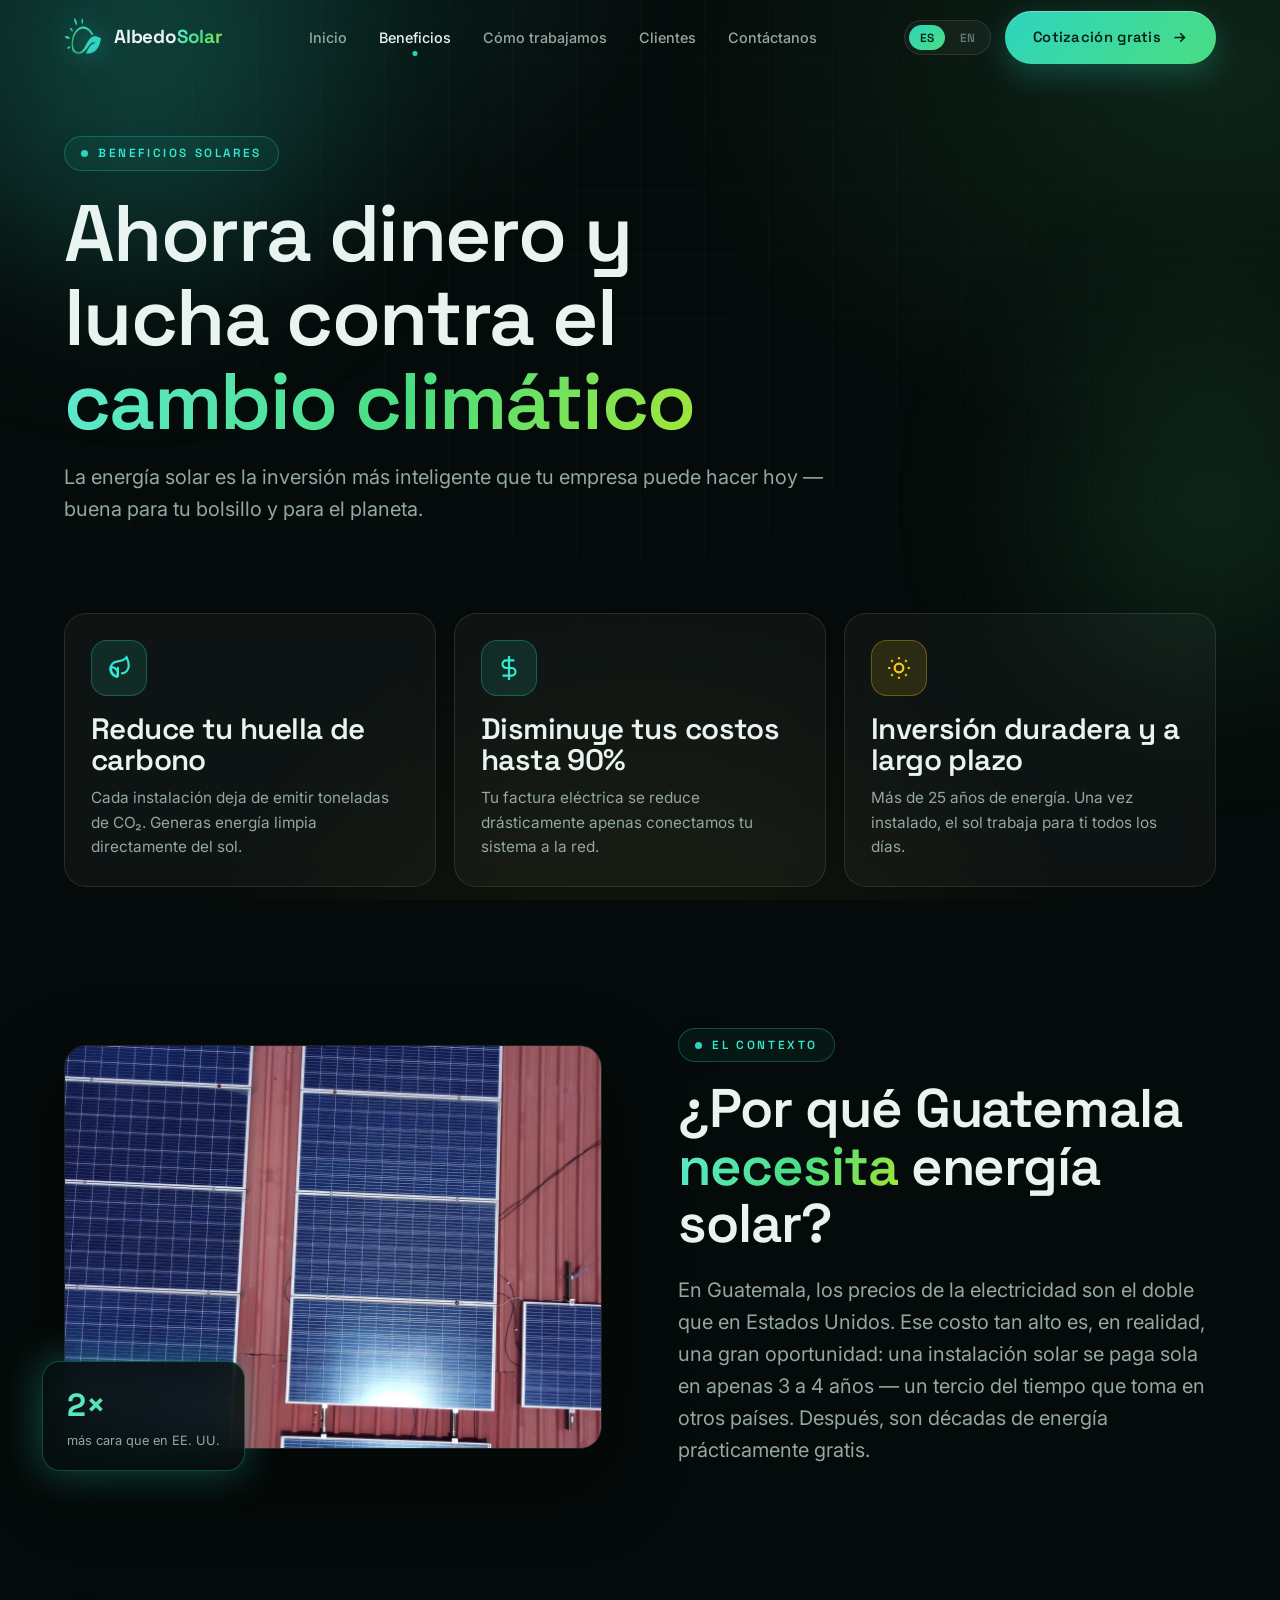
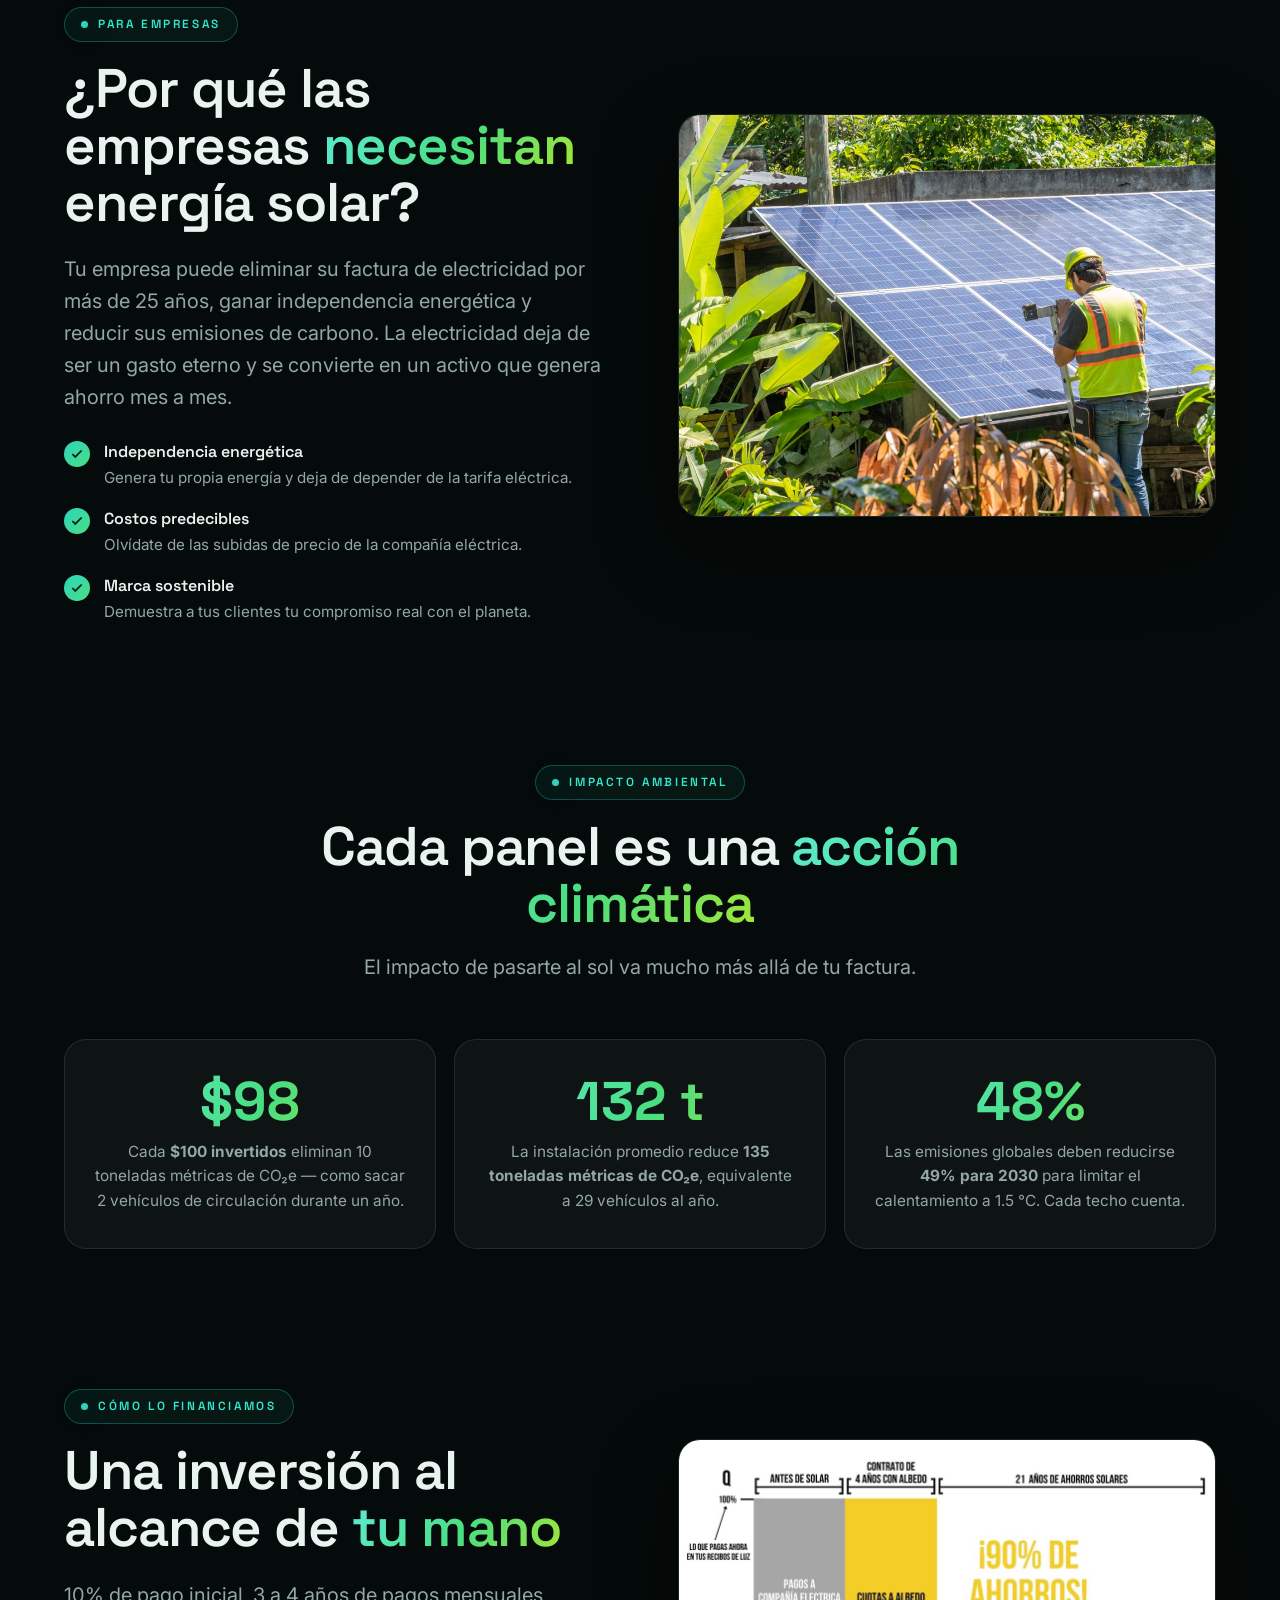
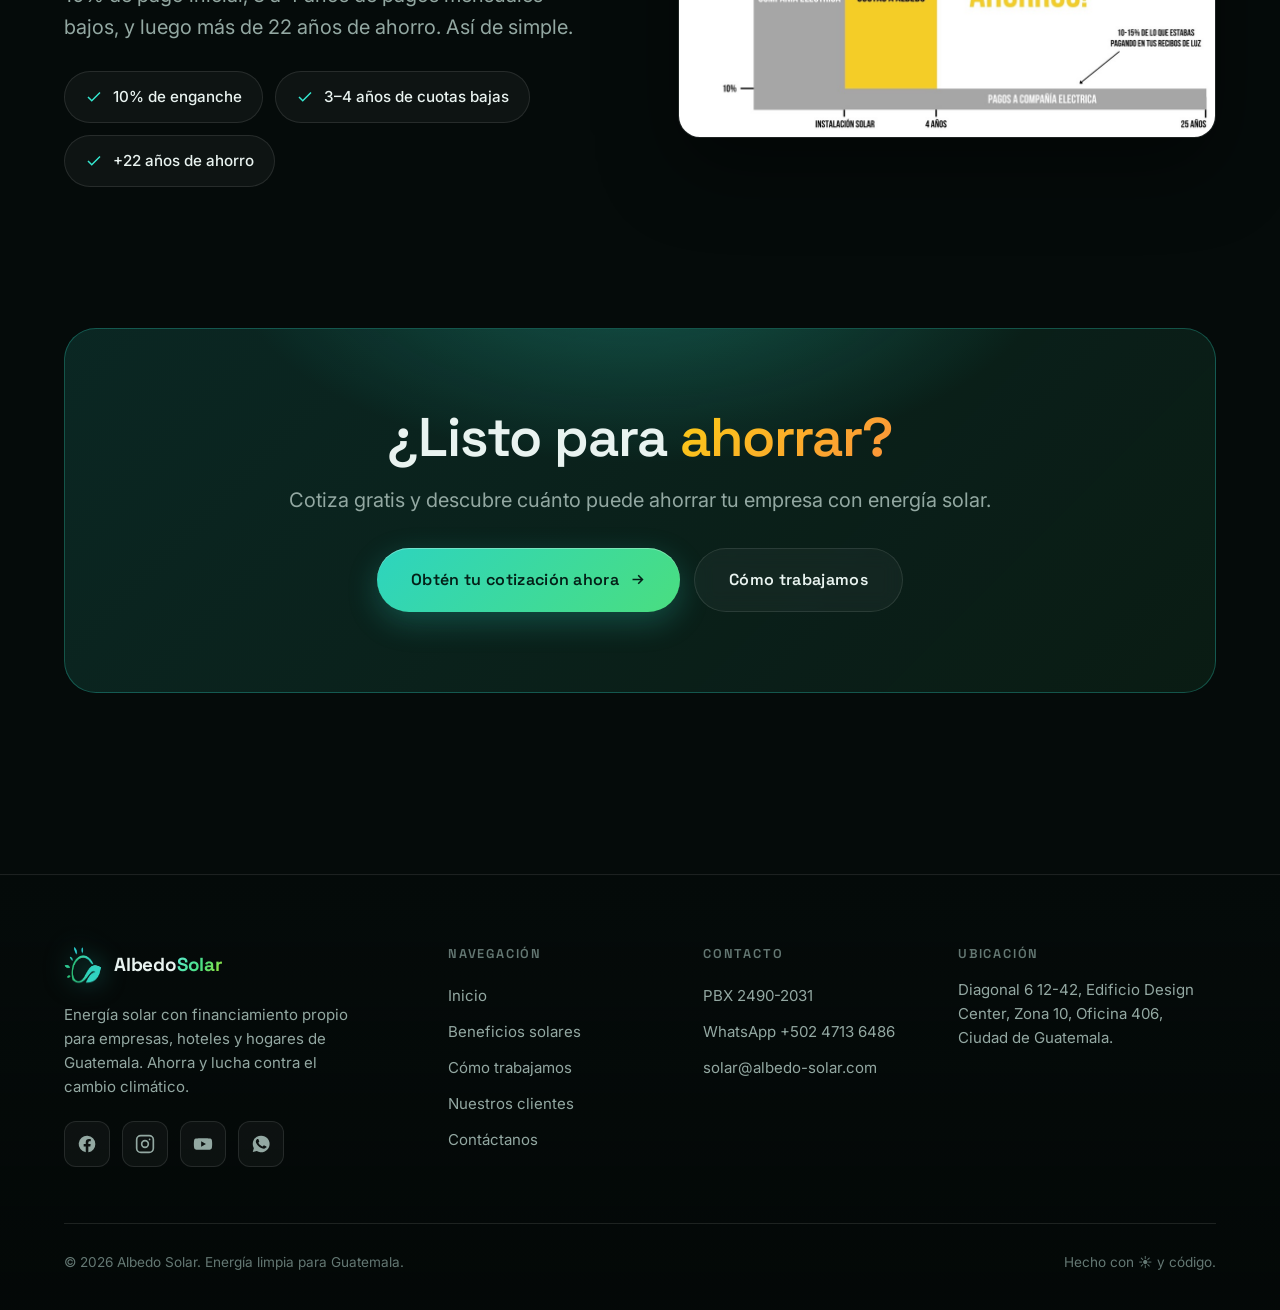
==== beneficios.html @ a76e846f "Albedo Solar — futuristic website remake Full redesign of albedo-solar.com: 5 pages (Inicio, Benefic" ====
<!DOCTYPE html>
<html lang="es">
<head>
<meta charset="UTF-8" />
<meta name="viewport" content="width=device-width, initial-scale=1.0" />
<title>Beneficios de la Energía Solar — Albedo Solar</title>
<meta name="description" content="Ahorra dinero y lucha contra el cambio climático. Descubre por qué Guatemala y las empresas necesitan energía solar: hasta 90% de ahorro y 25+ años de independencia energética." />
<link rel="icon" type="image/png" href="assets/images/green-logo-sun.png" />
<link rel="preconnect" href="https://fonts.googleapis.com">
<link rel="preconnect" href="https://fonts.gstatic.com" crossorigin>
<link rel="stylesheet" href="assets/css/styles.css" />
</head>
<body>

<div class="bg-field"></div>
<div class="aurora aurora--1"></div>
<div class="aurora aurora--2"></div>

<!-- NAV -->
<nav class="nav">
  <div class="wrap">
    <a class="brand" href="index.html"><img src="assets/images/green-logo-sun.png" alt="Albedo Solar" /><span>Albedo<b>Solar</b></span></a>
    <div class="nav-links">
      <a href="index.html">Inicio</a>
      <a href="beneficios.html" class="active">Beneficios</a>
      <a href="como-trabajamos.html">Cómo trabajamos</a>
      <a href="clientes.html">Clientes</a>
      <a href="contacto.html">Contáctanos</a>
    </div>
    <div class="nav-right">
      <div class="lang"><button class="on">ES</button><button>EN</button></div>
      <a href="contacto.html" class="btn btn--primary nav-cta">Cotización gratis
        <svg viewBox="0 0 24 24" fill="none" stroke="currentColor" stroke-width="2.2"><path d="M5 12h14M13 6l6 6-6 6"/></svg></a>
      <button class="burger" aria-label="Menú"><span></span><span></span><span></span></button>
    </div>
  </div>
</nav>
<div class="drawer">
  <a href="index.html">Inicio</a>
  <a href="beneficios.html">Beneficios de la energía solar</a>
  <a href="como-trabajamos.html">Cómo trabajamos</a>
  <a href="clientes.html">Nuestros clientes</a>
  <a href="contacto.html">Contáctanos</a>
  <a href="contacto.html" class="btn btn--primary">Obtén tu cotización ahora</a>
</div>

<!-- PAGE HERO -->
<section class="page-hero">
  <div class="wrap">
    <span class="eyebrow" data-reveal>Beneficios solares</span>
    <h1 data-reveal data-delay="1" style="margin-top:20px;max-width:14ch">Ahorra dinero y lucha contra el <span class="gradient-text">cambio climático</span></h1>
    <p class="lead" data-reveal data-delay="2">La energía solar es la inversión más inteligente que tu empresa puede hacer hoy — buena para tu bolsillo y para el planeta.</p>
  </div>
</section>

<!-- THREE BENEFITS -->
<section class="section-pad" style="padding-top:48px">
  <div class="wrap">
    <div class="bento">
      <div class="card col-2" data-reveal>
        <div class="card-body">
          <div class="icon-badge"><svg viewBox="0 0 24 24" fill="none" stroke="currentColor" stroke-width="2"><path d="M11 20A7 7 0 0 1 9.8 6.1C15.5 5 17 4.5 19 2c1 2 2 4.5 2 8a7 7 0 0 1-7 7"/><path d="M11 20v-9"/><path d="M5 11a8 8 0 0 1 6 5c-.3 1.5-.5 3-1 4-1.5-.5-3-1.5-4-3a6 6 0 0 1-1-6z"/></svg></div>
          <h3>Reduce tu huella de carbono</h3>
          <p>Cada instalación deja de emitir toneladas de CO₂. Generas energía limpia directamente del sol.</p>
        </div>
      </div>
      <div class="card col-2" data-reveal data-delay="1">
        <div class="card-body">
          <div class="icon-badge"><svg viewBox="0 0 24 24" fill="none" stroke="currentColor" stroke-width="2"><path d="M12 1v22M17 5H9.5a3.5 3.5 0 0 0 0 7h5a3.5 3.5 0 0 1 0 7H6"/></svg></div>
          <h3>Disminuye tus costos hasta 90%</h3>
          <p>Tu factura eléctrica se reduce drásticamente apenas conectamos tu sistema a la red.</p>
        </div>
      </div>
      <div class="card col-2" data-reveal data-delay="2">
        <div class="card-body">
          <div class="icon-badge solar"><svg viewBox="0 0 24 24" fill="none" stroke="currentColor" stroke-width="2"><circle cx="12" cy="12" r="4"/><path d="M12 2v2M12 20v2M4.9 4.9l1.4 1.4M17.7 17.7l1.4 1.4M2 12h2M20 12h2M6.3 17.7l-1.4 1.4M19.1 4.9l-1.4 1.4"/></svg></div>
          <h3>Inversión duradera y a largo plazo</h3>
          <p>Más de 25 años de energía. Una vez instalado, el sol trabaja para ti todos los días.</p>
        </div>
      </div>
    </div>
  </div>
</section>

<!-- WHY GUATEMALA -->
<section class="section-pad" style="padding-top:0">
  <div class="wrap">
    <div class="split">
      <div class="split-media" data-reveal>
        <div class="frame"><img src="assets/images/rooftop-panels.jpg" alt="Paneles solares sobre techo en Guatemala" /></div>
        <div class="glow-chip"><div class="big">2×</div><div class="sm">más cara que en EE. UU.</div></div>
      </div>
      <div class="split-content">
        <span class="eyebrow" data-reveal>El contexto</span>
        <h2 data-reveal data-delay="1" style="margin:18px 0 22px">¿Por qué Guatemala <span class="gradient-text">necesita</span> energía solar?</h2>
        <p class="lead" data-reveal data-delay="2">En Guatemala, los precios de la electricidad son el doble que en Estados Unidos. Ese costo tan alto es, en realidad, una gran oportunidad: una instalación solar se paga sola en apenas 3 a 4 años — un tercio del tiempo que toma en otros países. Después, son décadas de energía prácticamente gratis.</p>
      </div>
    </div>
  </div>
</section>

<!-- WHY BUSINESSES -->
<section class="section-pad" style="padding-top:0">
  <div class="wrap">
    <div class="split rev">
      <div class="split-media" data-reveal>
        <div class="frame"><img src="assets/images/technician-screw.jpg" alt="Técnico revisando un inversor solar" /></div>
      </div>
      <div class="split-content">
        <span class="eyebrow" data-reveal>Para empresas</span>
        <h2 data-reveal data-delay="1" style="margin:18px 0 22px">¿Por qué las empresas <span class="gradient-text">necesitan</span> energía solar?</h2>
        <p class="lead" data-reveal data-delay="2">Tu empresa puede eliminar su factura de electricidad por más de 25 años, ganar independencia energética y reducir sus emisiones de carbono. La electricidad deja de ser un gasto eterno y se convierte en un activo que genera ahorro mes a mes.</p>
        <ul class="feature-list">
          <li data-reveal data-delay="2"><span class="tick"><svg viewBox="0 0 24 24" fill="none" stroke="currentColor" stroke-width="3"><path d="M20 6 9 17l-5-5"/></svg></span><div><strong>Independencia energética</strong><span>Genera tu propia energía y deja de depender de la tarifa eléctrica.</span></div></li>
          <li data-reveal data-delay="3"><span class="tick"><svg viewBox="0 0 24 24" fill="none" stroke="currentColor" stroke-width="3"><path d="M20 6 9 17l-5-5"/></svg></span><div><strong>Costos predecibles</strong><span>Olvídate de las subidas de precio de la compañía eléctrica.</span></div></li>
          <li data-reveal data-delay="4"><span class="tick"><svg viewBox="0 0 24 24" fill="none" stroke="currentColor" stroke-width="3"><path d="M20 6 9 17l-5-5"/></svg></span><div><strong>Marca sostenible</strong><span>Demuestra a tus clientes tu compromiso real con el planeta.</span></div></li>
        </ul>
      </div>
    </div>
  </div>
</section>

<!-- ENVIRONMENTAL IMPACT -->
<section class="section-pad" style="padding-top:0">
  <div class="wrap">
    <div class="sec-head center">
      <span class="eyebrow" data-reveal>Impacto ambiental</span>
      <h2 data-reveal data-delay="1">Cada panel es una <span class="gradient-text">acción climática</span></h2>
      <p class="lead" style="margin-inline:auto" data-reveal data-delay="2">El impacto de pasarte al sol va mucho más allá de tu factura.</p>
    </div>
    <div class="impact-grid">
      <div class="impact-card" data-reveal>
        <div class="figure" data-prefix="$" data-count="100">$100</div>
        <p>Cada <strong>$100 invertidos</strong> eliminan 10 toneladas métricas de CO₂e — como sacar 2 vehículos de circulación durante un año.</p>
      </div>
      <div class="impact-card" data-reveal data-delay="1">
        <div class="figure" data-count="135" data-suffix=" t">135 t</div>
        <p>La instalación promedio reduce <strong>135 toneladas métricas de CO₂e</strong>, equivalente a 29 vehículos al año.</p>
      </div>
      <div class="impact-card" data-reveal data-delay="2">
        <div class="figure" data-count="49" data-suffix="%">49%</div>
        <p>Las emisiones globales deben reducirse <strong>49% para 2030</strong> para limitar el calentamiento a 1.5&nbsp;°C. Cada techo cuenta.</p>
      </div>
    </div>
  </div>
</section>

<!-- FINANCING MODEL -->
<section class="section-pad" style="padding-top:0">
  <div class="wrap">
    <div class="split">
      <div class="split-content">
        <span class="eyebrow" data-reveal>Cómo lo financiamos</span>
        <h2 data-reveal data-delay="1" style="margin:18px 0 22px">Una inversión al alcance de <span class="gradient-text">tu mano</span></h2>
        <p class="lead" data-reveal data-delay="2">10% de pago inicial, 3 a 4 años de pagos mensuales bajos, y luego más de 22 años de ahorro. Así de simple.</p>
        <div class="pills" style="margin-top:28px">
          <span class="pill" data-reveal data-delay="2"><svg viewBox="0 0 24 24" fill="none" stroke="currentColor" stroke-width="2"><path d="M20 6 9 17l-5-5"/></svg> 10% de enganche</span>
          <span class="pill" data-reveal data-delay="3"><svg viewBox="0 0 24 24" fill="none" stroke="currentColor" stroke-width="2"><path d="M20 6 9 17l-5-5"/></svg> 3–4 años de cuotas bajas</span>
          <span class="pill" data-reveal data-delay="4"><svg viewBox="0 0 24 24" fill="none" stroke="currentColor" stroke-width="2"><path d="M20 6 9 17l-5-5"/></svg> +22 años de ahorro</span>
        </div>
      </div>
      <div class="split-media" data-reveal data-delay="2">
        <div class="frame"><img src="assets/images/home-esp.jpg" alt="Gráfica de ahorro: 90% tras el contrato con Albedo" style="aspect-ratio:auto;background:#0c1614" /></div>
      </div>
    </div>
  </div>
</section>

<!-- CTA -->
<section class="section-pad cta-band" style="padding-top:0">
  <div class="wrap">
    <div class="cta-box" data-reveal>
      <h2>¿Listo para <span class="solar-text">ahorrar?</span></h2>
      <p class="lead">Cotiza gratis y descubre cuánto puede ahorrar tu empresa con energía solar.</p>
      <div class="hero-actions">
        <a href="contacto.html" class="btn btn--primary btn--lg">Obtén tu cotización ahora
          <svg viewBox="0 0 24 24" fill="none" stroke="currentColor" stroke-width="2.2"><path d="M5 12h14M13 6l6 6-6 6"/></svg></a>
        <a href="como-trabajamos.html" class="btn btn--ghost btn--lg">Cómo trabajamos</a>
      </div>
    </div>
  </div>
</section>

<!-- FOOTER -->
<footer class="footer">
  <div class="wrap">
    <div class="footer-grid">
      <div>
        <a class="brand" href="index.html"><img src="assets/images/green-logo-sun.png" alt="Albedo Solar" /><span>Albedo<b>Solar</b></span></a>
        <p>Energía solar con financiamiento propio para empresas, hoteles y hogares de Guatemala. Ahorra y lucha contra el cambio climático.</p>
        <div class="socials" style="margin-top:22px">
          <a href="https://www.facebook.com/AlbedoSolarGuate" target="_blank" rel="noopener" aria-label="Facebook"><svg viewBox="0 0 24 24" fill="currentColor"><path d="M22 12a10 10 0 1 0-11.5 9.9v-7H8v-2.9h2.5V9.8c0-2.5 1.5-3.9 3.8-3.9 1.1 0 2.2.2 2.2.2v2.5h-1.3c-1.2 0-1.6.8-1.6 1.6v1.9h2.8l-.4 2.9h-2.4v7A10 10 0 0 0 22 12z"/></svg></a>
          <a href="https://www.instagram.com/albedo.solar/" target="_blank" rel="noopener" aria-label="Instagram"><svg viewBox="0 0 24 24" fill="none" stroke="currentColor" stroke-width="2"><rect x="2" y="2" width="20" height="20" rx="5"/><circle cx="12" cy="12" r="4"/><circle cx="17.5" cy="6.5" r="1" fill="currentColor" stroke="none"/></svg></a>
          <a href="https://www.youtube.com/channel/UCZgXfQprkTuDWYLpVCPtGJw" target="_blank" rel="noopener" aria-label="YouTube"><svg viewBox="0 0 24 24" fill="currentColor"><path d="M23 12s0-3.2-.4-4.7a2.5 2.5 0 0 0-1.8-1.8C19.2 5 12 5 12 5s-7.2 0-8.8.5A2.5 2.5 0 0 0 1.4 7.3 26 26 0 0 0 1 12a26 26 0 0 0 .4 4.7 2.5 2.5 0 0 0 1.8 1.8C4.8 19 12 19 12 19s7.2 0 8.8-.5a2.5 2.5 0 0 0 1.8-1.8C23 15.2 23 12 23 12zM9.8 15.3V8.7l5.7 3.3z"/></svg></a>
          <a href="https://wa.me/50247136486" target="_blank" rel="noopener" aria-label="WhatsApp"><svg viewBox="0 0 24 24" fill="currentColor"><path d="M12 2a10 10 0 0 0-8.6 15l-1.3 4.7 4.8-1.3A10 10 0 1 0 12 2zm5.8 14.2c-.2.7-1.4 1.3-2 1.4-.5.1-1.2.1-1.9-.1-.4-.1-1-.3-1.7-.6-3-1.3-5-4.4-5.1-4.6-.2-.2-1.3-1.7-1.3-3.2s.8-2.3 1.1-2.6c.3-.3.6-.4.8-.4h.6c.2 0 .4 0 .7.5l.8 2c.1.2.1.4 0 .6l-.4.5-.3.4c-.2.2-.4.4-.2.7.2.4.9 1.5 2 2.4 1.3 1.2 2.4 1.5 2.7 1.7.3.1.5.1.7-.1l.9-1c.2-.3.4-.2.7-.1l2 .9c.3.2.5.2.6.4.1.1.1.7-.2 1.4z"/></svg></a>
        </div>
      </div>
      <div class="footer-col">
        <h4>Navegación</h4>
        <a href="index.html">Inicio</a>
        <a href="beneficios.html">Beneficios solares</a>
        <a href="como-trabajamos.html">Cómo trabajamos</a>
        <a href="clientes.html">Nuestros clientes</a>
        <a href="contacto.html">Contáctanos</a>
      </div>
      <div class="footer-col">
        <h4>Contacto</h4>
        <a href="tel:+50224902031">PBX 2490-2031</a>
        <a href="https://wa.me/50247136486" target="_blank" rel="noopener">WhatsApp +502 4713 6486</a>
        <a href="mailto:solar@albedo-solar.com">solar@albedo-solar.com</a>
      </div>
      <div class="footer-col">
        <h4>Ubicación</h4>
        <p style="color:var(--muted);font-size:.94rem">Diagonal 6 12-42, Edificio Design Center, Zona 10, Oficina 406, Ciudad de Guatemala.</p>
      </div>
    </div>
    <div class="footer-bottom">
      <span>© <span data-year>2026</span> Albedo Solar. Energía limpia para Guatemala.</span>
      <span>Hecho con ☀ y código.</span>
    </div>
  </div>
</footer>

<script src="assets/js/main.js"></script>
</body>
</html>
---- assets/css/styles.css ----
/* ==========================================================================
   ALBEDO SOLAR — Futuristic Remake
   Design system: dark, glassmorphic, solar-gradient, Guatemala-grown.
   ========================================================================== */

/* ----------  Fonts  ---------- */
@import url('https://fonts.googleapis.com/css2?family=Space+Grotesk:wght@400;500;600;700&family=Inter:wght@300;400;500;600;700&display=swap');

/* ----------  Tokens  ---------- */
:root {
  /* Brand */
  --teal:        #2dd4bf;
  --teal-bright: #34e7cf;
  --green:       #4ade80;
  --green-deep:  #16a34a;
  --solar:       #facc15;   /* sun / savings yellow */
  --solar-warm:  #fbbf24;

  /* Surfaces */
  --bg:          #050b0a;
  --bg-2:        #07110f;
  --ink:         #030706;
  --glass:       rgba(255, 255, 255, 0.04);
  --glass-2:     rgba(255, 255, 255, 0.06);
  --stroke:      rgba(255, 255, 255, 0.10);
  --stroke-2:    rgba(45, 212, 191, 0.30);

  /* Text */
  --text:        #e9f3f0;
  --muted:       #93a8a2;
  --muted-2:     #647873;

  /* Gradients */
  --grad-brand:  linear-gradient(135deg, #2dd4bf 0%, #4ade80 100%);
  --grad-solar:  linear-gradient(135deg, #facc15 0%, #fb923c 100%);
  --grad-text:   linear-gradient(120deg, #5eead4 0%, #4ade80 55%, #a3e635 100%);

  /* Glow */
  --glow-teal:   0 0 40px rgba(45, 212, 191, 0.35);
  --glow-green:  0 0 50px rgba(74, 222, 128, 0.25);

  /* Geometry */
  --radius:      22px;
  --radius-sm:   14px;
  --maxw:        1200px;
  --nav-h:       76px;

  --ease:        cubic-bezier(0.22, 1, 0.36, 1);

  --font-display: 'Space Grotesk', system-ui, sans-serif;
  --font-body:    'Inter', system-ui, -apple-system, sans-serif;
}

/* ----------  Reset  ---------- */
*, *::before, *::after { box-sizing: border-box; margin: 0; padding: 0; }

html { scroll-behavior: smooth; -webkit-text-size-adjust: 100%; }

body {
  font-family: var(--font-body);
  background: var(--bg);
  color: var(--text);
  line-height: 1.6;
  overflow-x: hidden;
  -webkit-font-smoothing: antialiased;
  text-rendering: optimizeLegibility;
}

img { max-width: 100%; display: block; }
a { color: inherit; text-decoration: none; }
button { font-family: inherit; cursor: pointer; border: none; background: none; color: inherit; }
ul { list-style: none; }
::selection { background: rgba(45, 212, 191, 0.3); color: #fff; }

/* ----------  Ambient background  ---------- */
.bg-field {
  position: fixed; inset: 0; z-index: -2; overflow: hidden;
  background:
    radial-gradient(900px 600px at 12% -5%, rgba(45,212,191,0.16), transparent 60%),
    radial-gradient(1000px 700px at 95% 8%, rgba(74,222,128,0.12), transparent 55%),
    radial-gradient(800px 800px at 50% 120%, rgba(250,204,21,0.07), transparent 60%),
    var(--bg);
}
.bg-field::before {
  content: ""; position: absolute; inset: -50%;
  background-image:
    linear-gradient(rgba(255,255,255,0.025) 1px, transparent 1px),
    linear-gradient(90deg, rgba(255,255,255,0.025) 1px, transparent 1px);
  background-size: 64px 64px;
  mask-image: radial-gradient(circle at 50% 40%, #000 0%, transparent 70%);
  -webkit-mask-image: radial-gradient(circle at 50% 40%, #000 0%, transparent 70%);
}
/* topographic texture from original brand */
.bg-field::after {
  content: ""; position: absolute; inset: 0;
  background: url('../images/topgraphic-20-edit.png');
  background-size: 520px;
  opacity: 0.025;
  mix-blend-mode: screen;
}
.aurora {
  position: fixed; z-index: -1; border-radius: 50%; filter: blur(80px);
  opacity: 0.5; pointer-events: none; will-change: transform;
}
.aurora--1 { width: 520px; height: 520px; top: -160px; left: -120px;
  background: radial-gradient(circle, rgba(45,212,191,0.5), transparent 70%);
  animation: drift1 22s ease-in-out infinite; }
.aurora--2 { width: 460px; height: 460px; top: 30%; right: -160px;
  background: radial-gradient(circle, rgba(74,222,128,0.4), transparent 70%);
  animation: drift2 26s ease-in-out infinite; }
@keyframes drift1 { 50% { transform: translate(80px, 60px) scale(1.15); } }
@keyframes drift2 { 50% { transform: translate(-70px, -50px) scale(1.1); } }

/* ----------  Layout helpers  ---------- */
.wrap { width: 100%; max-width: var(--maxw); margin: 0 auto; padding: 0 24px; }
section { position: relative; }
.section-pad { padding: clamp(72px, 11vw, 150px) 0; }

.eyebrow {
  display: inline-flex; align-items: center; gap: 10px;
  font-family: var(--font-display); font-size: 0.74rem; font-weight: 600;
  letter-spacing: 0.22em; text-transform: uppercase; color: var(--teal-bright);
  padding: 7px 16px; border: 1px solid var(--stroke-2);
  border-radius: 100px; background: rgba(45,212,191,0.06);
}
.eyebrow::before {
  content: ""; width: 7px; height: 7px; border-radius: 50%;
  background: var(--teal); box-shadow: var(--glow-teal);
}

h1, h2, h3, h4 { font-family: var(--font-display); font-weight: 600; line-height: 1.05; letter-spacing: -0.02em; }
h1 { font-size: clamp(2.6rem, 6.5vw, 5rem); }
h2 { font-size: clamp(2rem, 4.5vw, 3.4rem); }
h3 { font-size: clamp(1.3rem, 2.4vw, 1.85rem); }

.gradient-text {
  background: var(--grad-text); -webkit-background-clip: text; background-clip: text;
  -webkit-text-fill-color: transparent; color: transparent;
}
.solar-text {
  background: var(--grad-solar); -webkit-background-clip: text; background-clip: text;
  -webkit-text-fill-color: transparent;
}
.lead { font-size: clamp(1.05rem, 1.6vw, 1.25rem); color: var(--muted); max-width: 60ch; }

/* ----------  Buttons  ---------- */
.btn {
  display: inline-flex; align-items: center; gap: 10px; position: relative;
  font-family: var(--font-display); font-weight: 600; font-size: 0.92rem;
  letter-spacing: 0.02em; padding: 15px 28px; border-radius: 100px;
  transition: transform .35s var(--ease), box-shadow .35s var(--ease), background .3s;
  white-space: nowrap; overflow: hidden;
}
.btn svg { width: 17px; height: 17px; transition: transform .35s var(--ease); }
.btn:hover { transform: translateY(-3px); }
.btn:hover svg { transform: translateX(4px); }

.btn--primary {
  background: var(--grad-brand); color: #042018;
  box-shadow: 0 10px 30px rgba(45,212,191,0.25), inset 0 1px 0 rgba(255,255,255,0.3);
}
.btn--primary:hover { box-shadow: 0 16px 44px rgba(45,212,191,0.45); }
.btn--solar { background: var(--grad-solar); color: #281c00;
  box-shadow: 0 10px 30px rgba(250,204,21,0.25); }
.btn--solar:hover { box-shadow: 0 16px 44px rgba(250,204,21,0.45); }
.btn--ghost {
  background: var(--glass); color: var(--text);
  border: 1px solid var(--stroke); backdrop-filter: blur(10px);
}
.btn--ghost:hover { background: var(--glass-2); border-color: var(--stroke-2); }
.btn--lg { padding: 18px 34px; font-size: 1rem; }

/* ----------  Navigation  ---------- */
.nav {
  position: fixed; top: 0; left: 0; right: 0; z-index: 100; height: var(--nav-h);
  display: flex; align-items: center;
  transition: background .4s var(--ease), border-color .4s, backdrop-filter .4s;
  border-bottom: 1px solid transparent;
}
.nav.scrolled {
  background: rgba(5,11,10,0.72); backdrop-filter: blur(16px) saturate(140%);
  border-bottom-color: var(--stroke);
}
.nav .wrap { display: flex; align-items: center; justify-content: space-between; gap: 24px; }
.brand { display: flex; align-items: center; gap: 12px; font-family: var(--font-display); font-weight: 700; font-size: 1.18rem; letter-spacing: -0.01em; }
.brand img { width: 38px; height: 38px; filter: drop-shadow(0 0 12px rgba(45,212,191,0.5)); }
.brand span { color: var(--text); }
.brand b { font-weight: 700; background: var(--grad-text); -webkit-background-clip: text; background-clip: text; -webkit-text-fill-color: transparent; }

.nav-links { display: flex; align-items: center; gap: 4px; }
.nav-links a {
  font-size: 0.9rem; color: var(--muted); padding: 9px 14px; border-radius: 100px;
  font-weight: 500; transition: color .25s, background .25s; position: relative;
}
.nav-links a:hover { color: var(--text); }
.nav-links a.active { color: var(--text); }
.nav-links a.active::after {
  content: ""; position: absolute; bottom: 2px; left: 50%; transform: translateX(-50%);
  width: 5px; height: 5px; border-radius: 50%; background: var(--teal); box-shadow: var(--glow-teal);
}
.nav-right { display: flex; align-items: center; gap: 14px; }

.lang {
  display: flex; align-items: center; gap: 4px; padding: 4px;
  border: 1px solid var(--stroke); border-radius: 100px; background: var(--glass);
}
.lang button { font-family: var(--font-display); font-size: 0.74rem; font-weight: 600; padding: 5px 11px; border-radius: 100px; color: var(--muted-2); transition: .25s; }
.lang button.on { background: var(--grad-brand); color: #042018; }

.nav-cta { display: inline-flex; }
.burger { display: none; width: 44px; height: 44px; border-radius: 12px; background: var(--glass); border: 1px solid var(--stroke); position: relative; }
.burger span { position: absolute; left: 12px; right: 12px; height: 2px; background: var(--text); border-radius: 2px; transition: .3s var(--ease); }
.burger span:nth-child(1) { top: 16px; } .burger span:nth-child(2) { top: 21px; } .burger span:nth-child(3) { top: 26px; }
.burger.open span:nth-child(1) { top: 21px; transform: rotate(45deg); }
.burger.open span:nth-child(2) { opacity: 0; }
.burger.open span:nth-child(3) { top: 21px; transform: rotate(-45deg); }

/* mobile drawer */
.drawer {
  position: fixed; inset: var(--nav-h) 0 0 0; z-index: 99;
  background: rgba(5,11,10,0.96); backdrop-filter: blur(20px);
  transform: translateX(100%); transition: transform .4s var(--ease);
  display: flex; flex-direction: column; padding: 32px 24px; gap: 6px;
}
.drawer.open { transform: translateX(0); }
.drawer a { font-family: var(--font-display); font-size: 1.5rem; padding: 16px 0; border-bottom: 1px solid var(--stroke); color: var(--text); }
.drawer .btn { margin-top: 24px; justify-content: center; }

/* ----------  Hero  ---------- */
.hero { min-height: 100svh; display: flex; align-items: center; position: relative; overflow: hidden; padding-top: var(--nav-h); }
.hero-bg { position: absolute; inset: 0; z-index: 0; }
.hero-bg img { width: 100%; height: 100%; object-fit: cover; transform: scale(1.08); }
.hero-bg::after {
  content: ""; position: absolute; inset: 0;
  background:
    linear-gradient(to right, rgba(5,11,10,0.94) 0%, rgba(5,11,10,0.7) 45%, rgba(5,11,10,0.35) 100%),
    linear-gradient(to top, var(--bg) 2%, transparent 45%);
}
.hero .wrap { position: relative; z-index: 2; }
.hero-inner { max-width: 760px; }
.hero h1 { margin: 22px 0 24px; }
.hero .lead { margin-bottom: 38px; font-size: clamp(1.1rem, 1.7vw, 1.35rem); }
.hero-actions { display: flex; flex-wrap: wrap; gap: 14px; }

/* floating sun orb */
.sun-orb {
  position: absolute; z-index: 1; top: 18%; right: 6%;
  width: clamp(160px, 22vw, 320px); aspect-ratio: 1; border-radius: 50%;
  background: radial-gradient(circle at 35% 30%, #fde68a, #facc15 40%, #f59e0b 75%);
  box-shadow: 0 0 80px rgba(250,204,21,0.5), 0 0 160px rgba(250,204,21,0.25);
  animation: float 9s ease-in-out infinite;
}
.sun-orb::before, .sun-orb::after {
  content: ""; position: absolute; inset: -22%; border-radius: 50%;
  border: 1px solid rgba(250,204,21,0.35);
}
.sun-orb::after { inset: -40%; border-color: rgba(250,204,21,0.18); }
@keyframes float { 50% { transform: translateY(-22px); } }

/* ----------  Stats  ---------- */
.stat-row { display: grid; grid-template-columns: repeat(3, 1fr); gap: 18px; }
.stat {
  padding: 26px; border-radius: var(--radius); background: var(--glass);
  border: 1px solid var(--stroke); backdrop-filter: blur(10px); position: relative; overflow: hidden;
}
.stat::before { content: ""; position: absolute; top: 0; left: 0; width: 100%; height: 2px; background: var(--grad-brand); opacity: .8; }
.stat .num { font-family: var(--font-display); font-weight: 700; font-size: clamp(2.2rem, 4vw, 3rem); line-height: 1; background: var(--grad-text); -webkit-background-clip: text; background-clip: text; -webkit-text-fill-color: transparent; }
.stat .num.solar { background: var(--grad-solar); -webkit-background-clip: text; background-clip: text; -webkit-text-fill-color: transparent; }
.stat .label { margin-top: 10px; color: var(--muted); font-size: 0.95rem; }

/* ----------  Cards / glass  ---------- */
.card {
  background: var(--glass); border: 1px solid var(--stroke); border-radius: var(--radius);
  backdrop-filter: blur(12px); overflow: hidden; position: relative;
  transition: transform .4s var(--ease), border-color .4s, box-shadow .4s;
}
.card:hover { transform: translateY(-6px); border-color: var(--stroke-2); box-shadow: 0 24px 60px rgba(0,0,0,0.4), var(--glow-teal); }
.card-media { aspect-ratio: 16/11; overflow: hidden; }
.card-media img { width: 100%; height: 100%; object-fit: cover; transition: transform .7s var(--ease); }
.card:hover .card-media img { transform: scale(1.06); }
.card-body { padding: 26px; }
.card-body h3 { margin-bottom: 10px; }
.card-body p { color: var(--muted); font-size: 0.96rem; }

.icon-badge {
  width: 56px; height: 56px; border-radius: 16px; display: grid; place-items: center;
  background: rgba(45,212,191,0.12); border: 1px solid var(--stroke-2); color: var(--teal-bright);
  margin-bottom: 18px;
}
.icon-badge svg { width: 26px; height: 26px; }
.icon-badge.solar { background: rgba(250,204,21,0.12); border-color: rgba(250,204,21,0.3); color: var(--solar); }

/* section headers */
.sec-head { max-width: 720px; margin-bottom: 56px; }
.sec-head.center { margin-inline: auto; text-align: center; }
.sec-head h2 { margin: 18px 0; }

/* ----------  Bento grid  ---------- */
.bento { display: grid; grid-template-columns: repeat(6, 1fr); gap: 18px; }
.bento > * { grid-column: span 2; }
.col-3 { grid-column: span 3 !important; }
.col-4 { grid-column: span 4 !important; }
.col-6 { grid-column: span 6 !important; }

/* ----------  Split feature  ---------- */
.split { display: grid; grid-template-columns: 1fr 1fr; gap: clamp(32px, 6vw, 80px); align-items: center; }
.split.rev .split-media { order: 2; }
.split-media { position: relative; }
.split-media .frame {
  border-radius: var(--radius); overflow: hidden; border: 1px solid var(--stroke);
  box-shadow: 0 30px 80px rgba(0,0,0,0.45);
}
.split-media .frame img { width: 100%; aspect-ratio: 4/3; object-fit: cover; }
.split-media .glow-chip {
  position: absolute; bottom: -22px; left: -22px; padding: 18px 24px; border-radius: 18px;
  background: rgba(7,17,15,0.85); border: 1px solid var(--stroke-2); backdrop-filter: blur(14px);
  box-shadow: var(--glow-teal);
}
.glow-chip .big { font-family: var(--font-display); font-weight: 700; font-size: 2rem; background: var(--grad-text); -webkit-background-clip: text; background-clip: text; -webkit-text-fill-color: transparent; }
.glow-chip .sm { font-size: 0.8rem; color: var(--muted); }

.feature-list { display: grid; gap: 16px; margin-top: 26px; }
.feature-list li { display: flex; gap: 14px; align-items: flex-start; }
.feature-list .tick {
  flex: none; width: 26px; height: 26px; border-radius: 50%; display: grid; place-items: center; margin-top: 2px;
  background: var(--grad-brand); color: #042018;
}
.feature-list .tick svg { width: 14px; height: 14px; }
.feature-list strong { display: block; font-family: var(--font-display); font-weight: 600; }
.feature-list span { color: var(--muted); font-size: 0.95rem; }

/* ----------  Process timeline  ---------- */
.timeline { position: relative; display: grid; gap: 22px; }
.timeline::before { content: ""; position: absolute; left: 27px; top: 30px; bottom: 30px; width: 2px; background: linear-gradient(var(--teal), var(--green), transparent); opacity: .4; }
.step { display: grid; grid-template-columns: 56px 1fr; gap: 24px; align-items: start; position: relative; }
.step-num {
  width: 56px; height: 56px; border-radius: 50%; display: grid; place-items: center;
  font-family: var(--font-display); font-weight: 700; font-size: 1.2rem; color: #042018;
  background: var(--grad-brand); box-shadow: var(--glow-teal); position: relative; z-index: 2;
}
.step-card { background: var(--glass); border: 1px solid var(--stroke); border-radius: var(--radius); padding: 24px 26px; backdrop-filter: blur(10px); flex: 1; }
.step-card h3 { font-size: 1.25rem; margin-bottom: 8px; }
.step-card p { color: var(--muted); }

/* ----------  Pills row  ---------- */
.pills { display: flex; flex-wrap: wrap; gap: 12px; }
.pill {
  display: inline-flex; align-items: center; gap: 10px; padding: 13px 20px; border-radius: 100px;
  background: var(--glass); border: 1px solid var(--stroke); font-weight: 500; font-size: 0.95rem;
  transition: .3s var(--ease);
}
.pill:hover { border-color: var(--stroke-2); transform: translateY(-3px); }
.pill svg { width: 18px; height: 18px; color: var(--teal-bright); }

/* ----------  CO2 / impact stat band  ---------- */
.impact-grid { display: grid; grid-template-columns: repeat(3, 1fr); gap: 18px; }
.impact-card { padding: 34px 28px; border-radius: var(--radius); background: var(--glass); border: 1px solid var(--stroke); text-align: center; }
.impact-card .figure { font-family: var(--font-display); font-weight: 700; font-size: clamp(2.4rem, 5vw, 3.4rem); line-height: 1; background: var(--grad-text); -webkit-background-clip: text; background-clip: text; -webkit-text-fill-color: transparent; }
.impact-card p { color: var(--muted); margin-top: 12px; font-size: 0.96rem; }

/* ----------  Video  ---------- */
.video-wrap { position: relative; border-radius: var(--radius); overflow: hidden; border: 1px solid var(--stroke); box-shadow: 0 30px 80px rgba(0,0,0,0.5); }
.video-wrap .poster { width: 100%; aspect-ratio: 16/9; object-fit: cover; }
.video-wrap iframe { width: 100%; aspect-ratio: 16/9; display: block; border: 0; }
.play-btn {
  position: absolute; inset: 0; display: grid; place-items: center;
  background: linear-gradient(rgba(5,11,10,0.1), rgba(5,11,10,0.5));
}
.play-btn .ring {
  width: 86px; height: 86px; border-radius: 50%; display: grid; place-items: center;
  background: rgba(255,255,255,0.12); backdrop-filter: blur(8px); border: 1px solid rgba(255,255,255,0.3);
  transition: transform .35s var(--ease), background .3s;
}
.play-btn:hover .ring { transform: scale(1.08); background: var(--grad-brand); }
.play-btn .ring svg { width: 30px; height: 30px; color: #fff; margin-left: 4px; }
.play-btn:hover .ring svg { color: #042018; }

/* ----------  Before / After slider  ---------- */
.ba {
  position: relative; border-radius: var(--radius); overflow: hidden; border: 1px solid var(--stroke);
  aspect-ratio: 16/10; user-select: none; box-shadow: 0 30px 80px rgba(0,0,0,0.45);
}
.ba img { position: absolute; inset: 0; width: 100%; height: 100%; object-fit: cover; }
.ba .after { clip-path: inset(0 0 0 50%); }
.ba .ba-label { position: absolute; top: 18px; padding: 7px 14px; border-radius: 100px; font-family: var(--font-display); font-size: 0.72rem; font-weight: 600; letter-spacing: .12em; backdrop-filter: blur(8px); }
.ba .ba-label.l { left: 18px; background: rgba(0,0,0,0.5); border: 1px solid var(--stroke); }
.ba .ba-label.r { right: 18px; background: rgba(45,212,191,0.2); border: 1px solid var(--stroke-2); color: var(--teal-bright); }
.ba-handle { position: absolute; top: 0; bottom: 0; left: 50%; width: 3px; background: var(--grad-brand); transform: translateX(-50%); box-shadow: var(--glow-teal); }
.ba-handle::after {
  content: ""; position: absolute; top: 50%; left: 50%; transform: translate(-50%,-50%);
  width: 46px; height: 46px; border-radius: 50%; background: rgba(7,17,15,0.9); border: 2px solid var(--teal);
  box-shadow: var(--glow-teal);
}
.ba-handle::before {
  content: "‹ ›"; position: absolute; top: 50%; left: 50%; transform: translate(-50%,-50%);
  z-index: 2; font-size: 1.1rem; color: var(--teal-bright); letter-spacing: 2px;
}
.ba input { position: absolute; inset: 0; width: 100%; height: 100%; opacity: 0; cursor: ew-resize; margin: 0; }

/* ----------  CTA band  ---------- */
.cta-band { position: relative; overflow: hidden; }
.cta-box {
  border-radius: 32px; padding: clamp(40px, 7vw, 80px); text-align: center; position: relative; overflow: hidden;
  background: linear-gradient(135deg, rgba(45,212,191,0.14), rgba(74,222,128,0.08));
  border: 1px solid var(--stroke-2);
}
.cta-box::before {
  content: ""; position: absolute; inset: 0; z-index: -1;
  background: radial-gradient(600px 300px at 50% -20%, rgba(45,212,191,0.3), transparent 70%);
}
.cta-box h2 { margin-bottom: 18px; }
.cta-box .lead { margin: 0 auto 32px; }
.cta-box .hero-actions { justify-content: center; }

/* ----------  Marquee  ---------- */
.marquee { overflow: hidden; -webkit-mask-image: linear-gradient(90deg, transparent, #000 12%, #000 88%, transparent); mask-image: linear-gradient(90deg, transparent, #000 12%, #000 88%, transparent); }
.marquee-track { display: flex; gap: 56px; width: max-content; animation: scrollx 28s linear infinite; }
.marquee-track span { font-family: var(--font-display); font-size: clamp(1.4rem, 3vw, 2.2rem); font-weight: 600; color: rgba(255,255,255,0.10); white-space: nowrap; display: inline-flex; align-items: center; gap: 56px; }
.marquee-track span::after { content: "✦"; color: var(--teal); opacity: .5; }
@keyframes scrollx { to { transform: translateX(-50%); } }

/* ----------  Forms  ---------- */
.form-grid { display: grid; grid-template-columns: 1fr 1fr; gap: 18px; }
.field { display: flex; flex-direction: column; gap: 8px; }
.field.full { grid-column: 1 / -1; }
.field label { font-family: var(--font-display); font-size: 0.82rem; font-weight: 500; color: var(--muted); letter-spacing: .02em; }
.field input, .field textarea {
  background: var(--glass); border: 1px solid var(--stroke); border-radius: 14px; padding: 15px 18px;
  color: var(--text); font-family: inherit; font-size: 0.98rem; transition: border-color .25s, box-shadow .25s, background .25s;
}
.field input::placeholder, .field textarea::placeholder { color: var(--muted-2); }
.field input:focus, .field textarea:focus { outline: none; border-color: var(--teal); box-shadow: 0 0 0 3px rgba(45,212,191,0.15); background: var(--glass-2); }
.field textarea { resize: vertical; min-height: 130px; }

/* ----------  Contact tiles  ---------- */
.contact-tiles { display: grid; gap: 14px; }
.ct {
  display: flex; gap: 16px; align-items: flex-start; padding: 20px 22px; border-radius: var(--radius-sm);
  background: var(--glass); border: 1px solid var(--stroke); transition: .3s var(--ease);
}
.ct:hover { border-color: var(--stroke-2); transform: translateX(4px); }
.ct .ico { flex: none; width: 46px; height: 46px; border-radius: 12px; display: grid; place-items: center; background: rgba(45,212,191,0.12); color: var(--teal-bright); border: 1px solid var(--stroke-2); }
.ct .ico svg { width: 20px; height: 20px; }
.ct .k { font-family: var(--font-display); font-size: 0.78rem; letter-spacing: .12em; text-transform: uppercase; color: var(--muted-2); }
.ct .v { font-weight: 500; margin-top: 2px; }

.socials { display: flex; gap: 12px; }
.socials a { width: 46px; height: 46px; border-radius: 12px; display: grid; place-items: center; background: var(--glass); border: 1px solid var(--stroke); color: var(--muted); transition: .3s var(--ease); }
.socials a:hover { color: var(--text); border-color: var(--stroke-2); transform: translateY(-3px); background: var(--glass-2); }
.socials svg { width: 20px; height: 20px; }

/* ----------  Footer  ---------- */
.footer { border-top: 1px solid var(--stroke); padding: 72px 0 36px; margin-top: 40px; background: linear-gradient(to bottom, transparent, rgba(3,7,6,0.6)); }
.footer-grid { display: grid; grid-template-columns: 1.6fr 1fr 1fr 1.2fr; gap: 40px; }
.footer .brand { margin-bottom: 18px; }
.footer p { color: var(--muted); font-size: 0.94rem; max-width: 34ch; }
.footer h4 { font-size: 0.8rem; letter-spacing: .14em; text-transform: uppercase; color: var(--muted-2); margin-bottom: 18px; font-weight: 600; }
.footer-col a { display: block; color: var(--muted); font-size: 0.94rem; padding: 6px 0; transition: color .25s, padding .25s; }
.footer-col a:hover { color: var(--teal-bright); padding-left: 6px; }
.footer-bottom { display: flex; justify-content: space-between; align-items: center; flex-wrap: wrap; gap: 16px; margin-top: 56px; padding-top: 28px; border-top: 1px solid var(--stroke); color: var(--muted-2); font-size: 0.85rem; }

/* ----------  Reveal animations  ---------- */
[data-reveal] { opacity: 0; transform: translateY(28px); transition: opacity .8s var(--ease), transform .8s var(--ease); }
[data-reveal].in { opacity: 1; transform: none; }
[data-reveal][data-delay="1"] { transition-delay: .08s; }
[data-reveal][data-delay="2"] { transition-delay: .16s; }
[data-reveal][data-delay="3"] { transition-delay: .24s; }
[data-reveal][data-delay="4"] { transition-delay: .32s; }
[data-reveal][data-delay="5"] { transition-delay: .40s; }

/* page hero (interior) */
.page-hero { padding: calc(var(--nav-h) + 60px) 0 40px; position: relative; }
.page-hero .lead { margin-top: 18px; }

/* ----------  Responsive  ---------- */
@media (max-width: 980px) {
  .nav-links, .nav-cta { display: none; }
  .burger { display: block; }
  .split { grid-template-columns: 1fr; }
  .split.rev .split-media { order: 0; }
  .footer-grid { grid-template-columns: 1fr 1fr; }
  .bento > * { grid-column: span 3; }
  .col-4, .col-6 { grid-column: span 6 !important; }
}
@media (max-width: 680px) {
  .stat-row, .impact-grid { grid-template-columns: 1fr; }
  .form-grid { grid-template-columns: 1fr; }
  .bento > *, .col-3 { grid-column: span 6 !important; }
  .footer-grid { grid-template-columns: 1fr; gap: 32px; }
  .sun-orb { display: none; }
  .timeline::before { left: 22px; }
  .step { grid-template-columns: 44px 1fr; gap: 16px; }
  .step-num { width: 44px; height: 44px; font-size: 1rem; }
  .footer-bottom { flex-direction: column; text-align: center; }
}

@media (prefers-reduced-motion: reduce) {
  *, *::before, *::after { animation: none !important; transition-duration: .01ms !important; }
  html { scroll-behavior: auto; }
  [data-reveal] { opacity: 1; transform: none; }
}

/* No-JS / no-scripting safeguard: never leave content invisible */
@media (scripting: none) {
  [data-reveal] { opacity: 1 !important; transform: none !important; }
  .drawer { display: none; }
}
noscript .nojs-reveal { opacity: 1 !important; transform: none !important; }
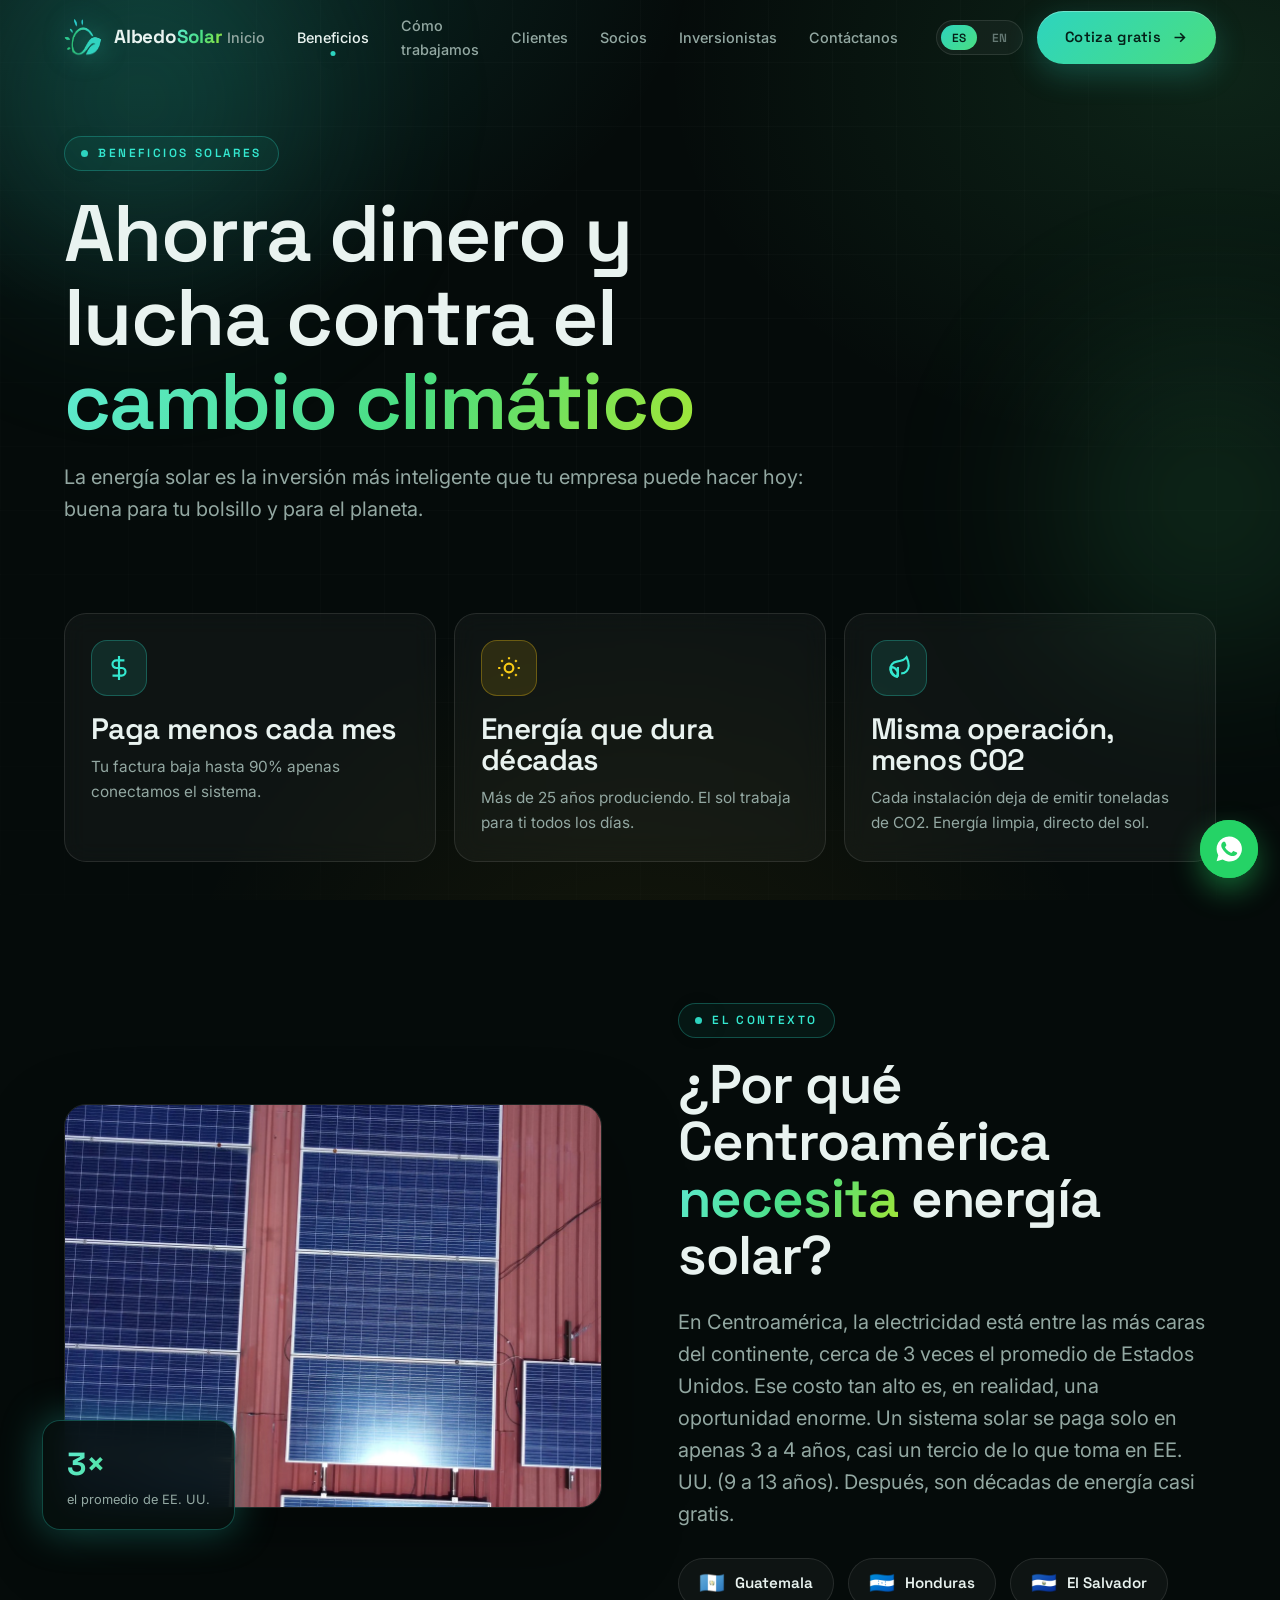
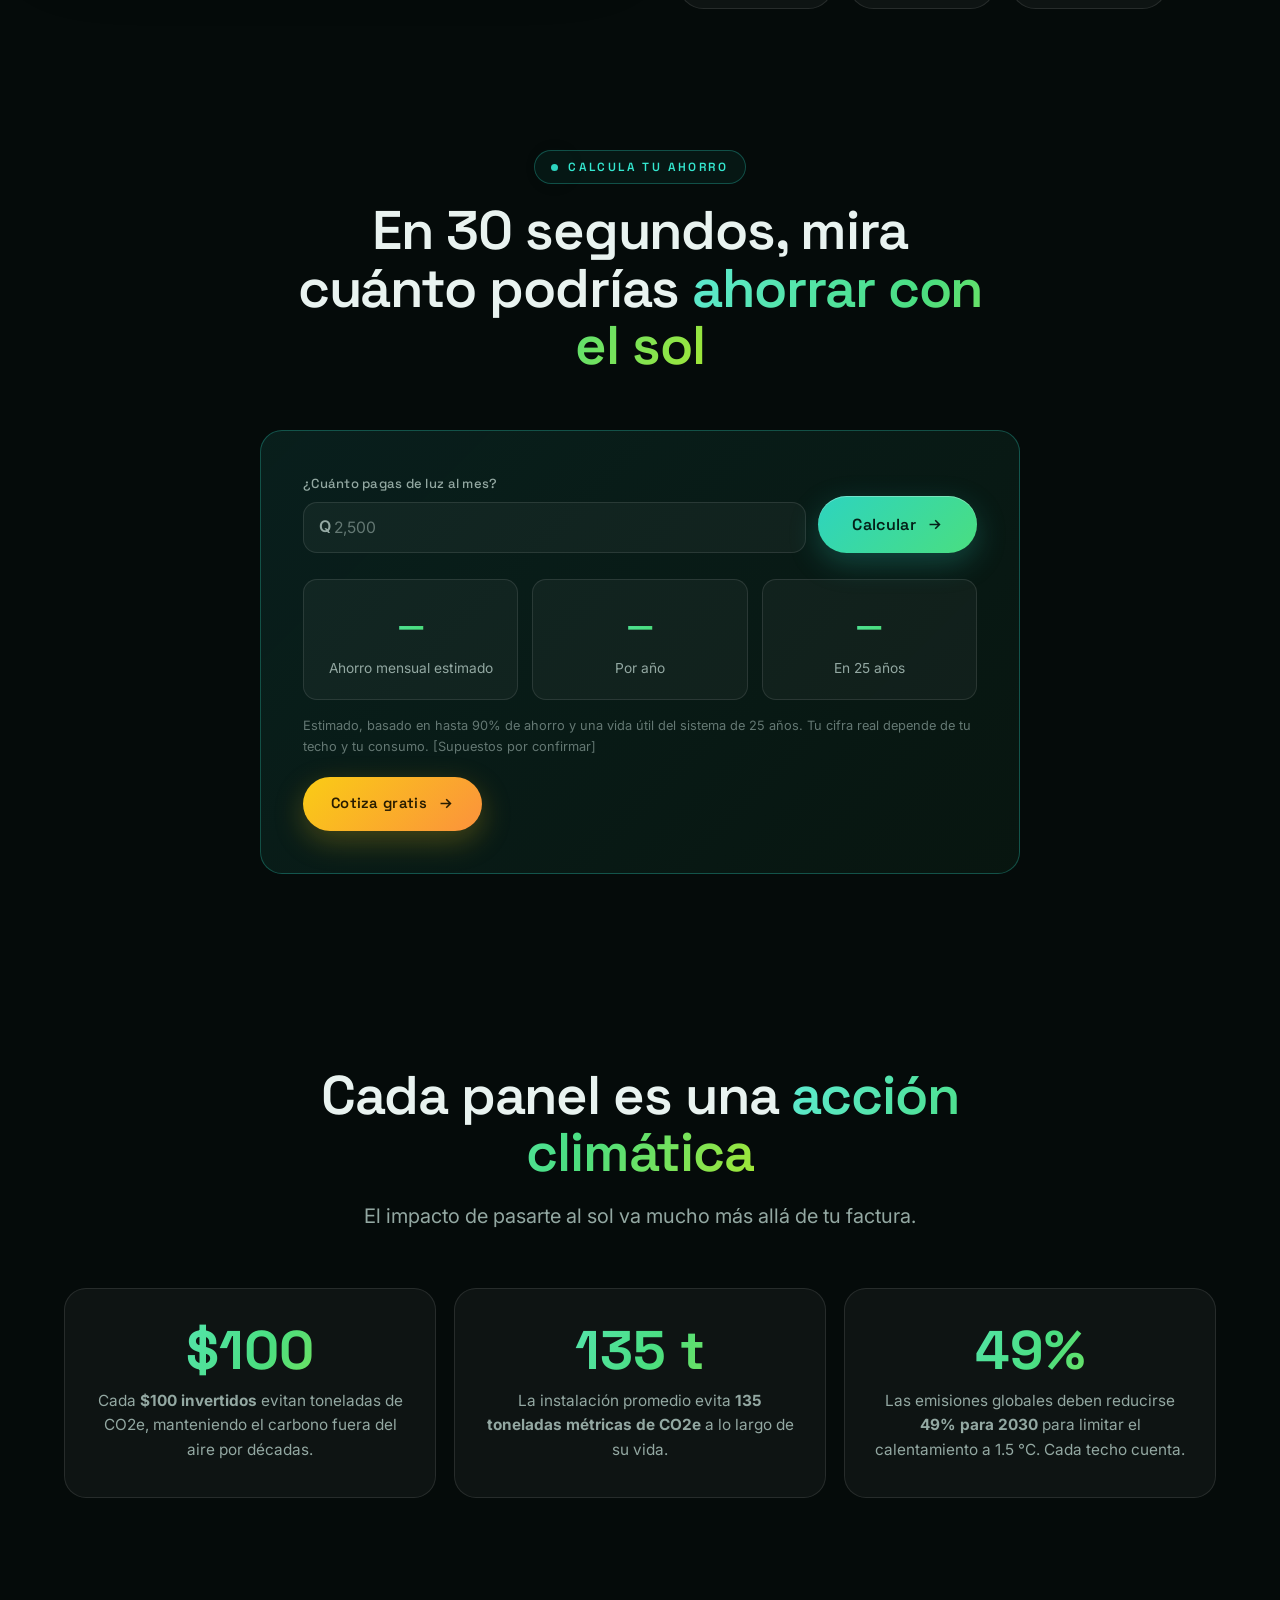
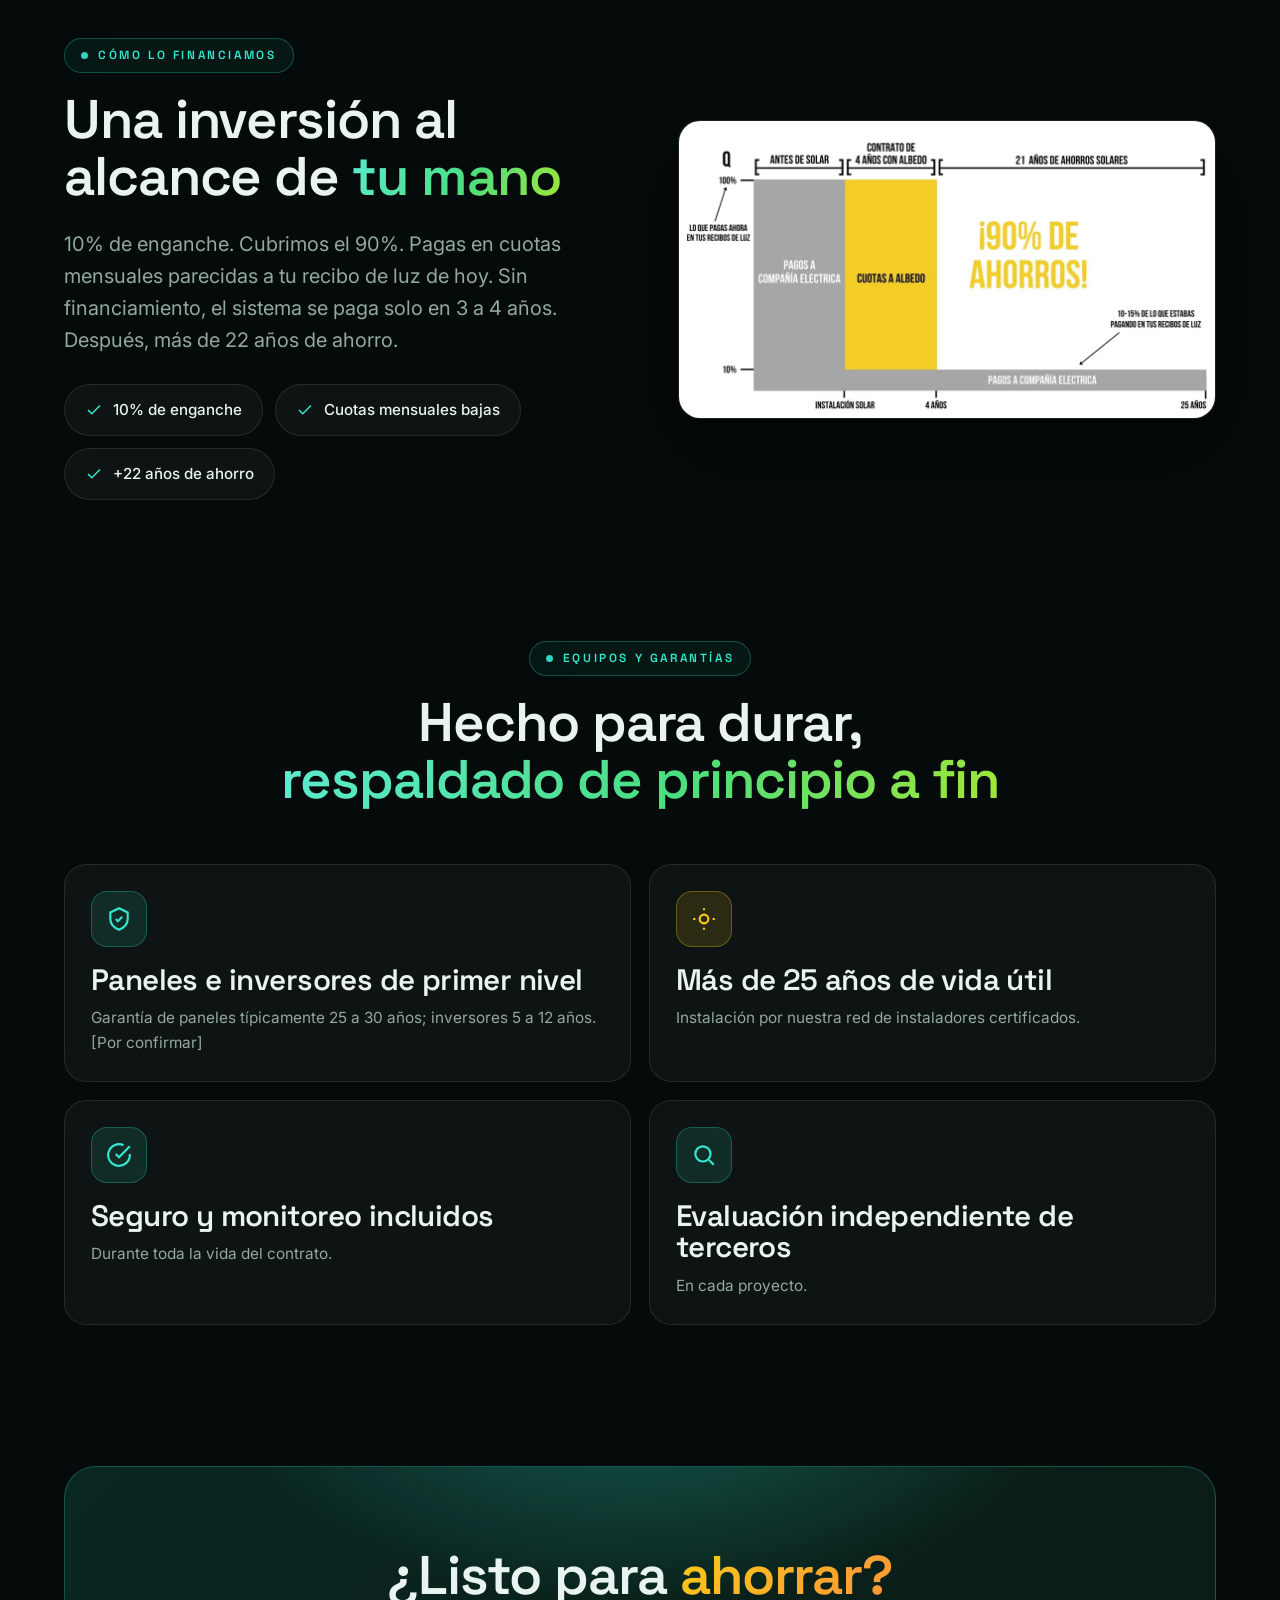
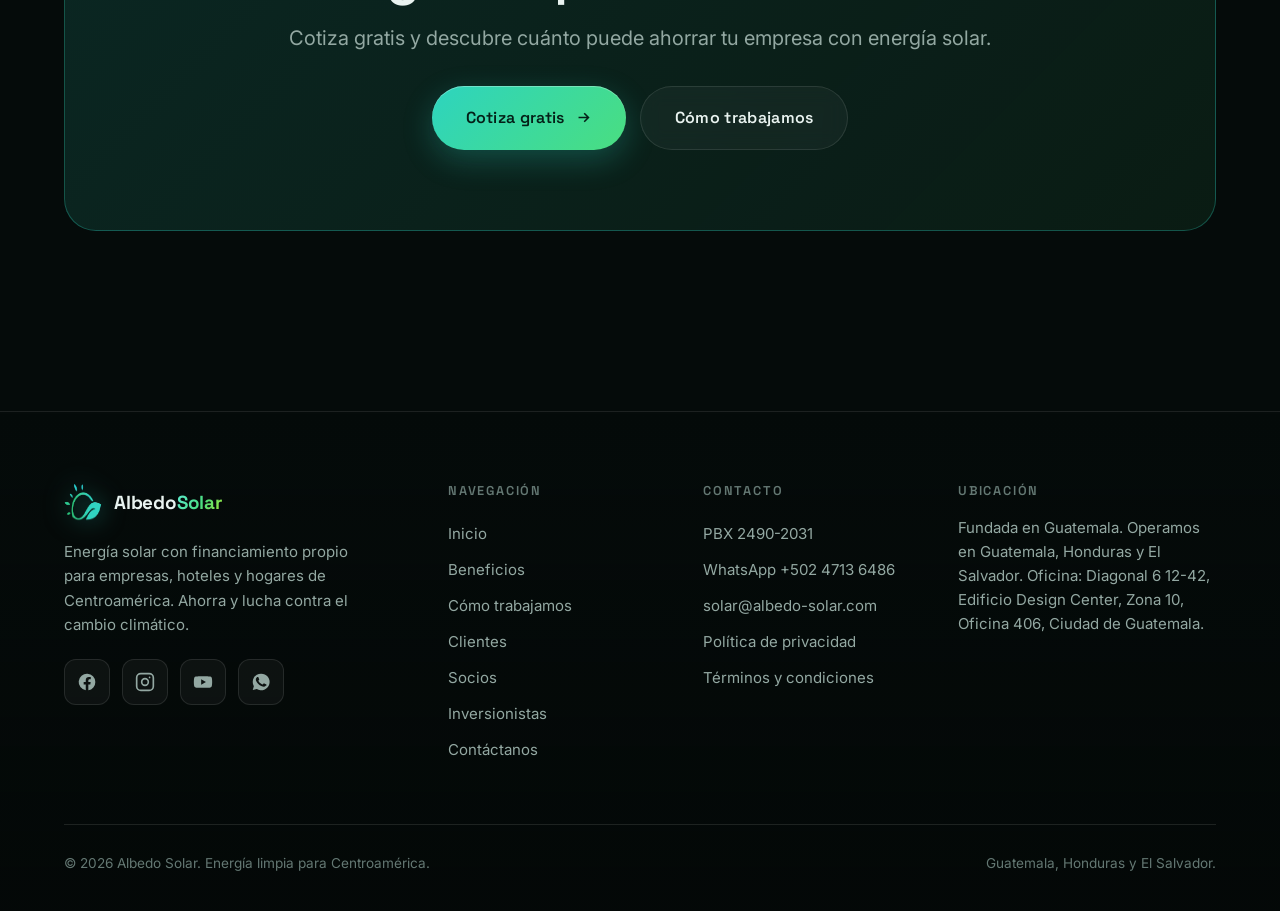
==== commit 5a50aa5f: "Mac snapshot before moving to the build VPS (2026-10-15): uncommitted + untracked work" ====
--- a/beneficios.html
+++ b/beneficios.html
@@ -3,8 +3,8 @@
 <head>
 <meta charset="UTF-8" />
 <meta name="viewport" content="width=device-width, initial-scale=1.0" />
-<title>Beneficios de la Energía Solar — Albedo Solar</title>
-<meta name="description" content="Ahorra dinero y lucha contra el cambio climático. Descubre por qué Guatemala y las empresas necesitan energía solar: hasta 90% de ahorro y 25+ años de independencia energética." />
+<title data-en="Benefits of solar | Albedo Solar">Beneficios de la energía solar | Albedo Solar</title>
+<meta name="description" data-en="Up to 90% savings, 25+ years of energy, less CO2. The smartest investment for your business in Central America." content="Hasta 90% de ahorro, +25 años de energía y menos CO2. La mejor inversión para tu negocio en Centroamérica." />
 <link rel="icon" type="image/png" href="assets/images/green-logo-sun.png" />
 <link rel="preconnect" href="https://fonts.googleapis.com">
 <link rel="preconnect" href="https://fonts.gstatic.com" crossorigin>
@@ -21,35 +21,39 @@
   <div class="wrap">
     <a class="brand" href="index.html"><img src="assets/images/green-logo-sun.png" alt="Albedo Solar" /><span>Albedo<b>Solar</b></span></a>
     <div class="nav-links">
-      <a href="index.html">Inicio</a>
-      <a href="beneficios.html" class="active">Beneficios</a>
-      <a href="como-trabajamos.html">Cómo trabajamos</a>
-      <a href="clientes.html">Clientes</a>
-      <a href="contacto.html">Contáctanos</a>
+      <a href="index.html" data-en="Home">Inicio</a>
+      <a href="beneficios.html" class="active" data-en="Benefits">Beneficios</a>
+      <a href="como-trabajamos.html" data-en="How we work">Cómo trabajamos</a>
+      <a href="clientes.html" data-en="Clients">Clientes</a>
+      <a href="socios.html" data-en="Partners">Socios</a>
+      <a href="inversionistas.html" data-en="Investors">Inversionistas</a>
+      <a href="contacto.html" data-en="Contact">Contáctanos</a>
     </div>
     <div class="nav-right">
-      <div class="lang"><button class="on">ES</button><button>EN</button></div>
-      <a href="contacto.html" class="btn btn--primary nav-cta">Cotización gratis
+      <div class="lang"><button data-lang="es" class="on">ES</button><button data-lang="en">EN</button></div>
+      <a href="contacto.html" class="btn btn--primary nav-cta" data-en="Get a free quote">Cotiza gratis
         <svg viewBox="0 0 24 24" fill="none" stroke="currentColor" stroke-width="2.2"><path d="M5 12h14M13 6l6 6-6 6"/></svg></a>
       <button class="burger" aria-label="Menú"><span></span><span></span><span></span></button>
     </div>
   </div>
 </nav>
 <div class="drawer">
-  <a href="index.html">Inicio</a>
-  <a href="beneficios.html">Beneficios de la energía solar</a>
-  <a href="como-trabajamos.html">Cómo trabajamos</a>
-  <a href="clientes.html">Nuestros clientes</a>
-  <a href="contacto.html">Contáctanos</a>
-  <a href="contacto.html" class="btn btn--primary">Obtén tu cotización ahora</a>
+  <a href="index.html" data-en="Home">Inicio</a>
+  <a href="beneficios.html" data-en="Benefits">Beneficios</a>
+  <a href="como-trabajamos.html" data-en="How we work">Cómo trabajamos</a>
+  <a href="clientes.html" data-en="Clients">Clientes</a>
+  <a href="socios.html" data-en="Partners">Socios</a>
+  <a href="inversionistas.html" data-en="Investors">Inversionistas</a>
+  <a href="contacto.html" data-en="Contact">Contáctanos</a>
+  <a href="contacto.html" class="btn btn--primary" data-en="Get a free quote">Cotiza gratis</a>
 </div>
 
 <!-- PAGE HERO -->
 <section class="page-hero">
   <div class="wrap">
-    <span class="eyebrow" data-reveal>Beneficios solares</span>
-    <h1 data-reveal data-delay="1" style="margin-top:20px;max-width:14ch">Ahorra dinero y lucha contra el <span class="gradient-text">cambio climático</span></h1>
-    <p class="lead" data-reveal data-delay="2">La energía solar es la inversión más inteligente que tu empresa puede hacer hoy — buena para tu bolsillo y para el planeta.</p>
+    <span class="eyebrow" data-reveal data-en="Solar benefits">Beneficios solares</span>
+    <h1 data-reveal data-delay="1" data-en="Save money and fight climate change" style="margin-top:20px;max-width:14ch">Ahorra dinero y lucha contra el <span class="gradient-text">cambio climático</span></h1>
+    <p class="lead" data-reveal data-delay="2" data-en="Solar is the smartest investment your business can make today: good for your pocket and for the planet.">La energía solar es la inversión más inteligente que tu empresa puede hacer hoy: buena para tu bolsillo y para el planeta.</p>
   </div>
 </section>
 
@@ -59,64 +63,78 @@
     <div class="bento">
       <div class="card col-2" data-reveal>
         <div class="card-body">
+          <div class="icon-badge"><svg viewBox="0 0 24 24" fill="none" stroke="currentColor" stroke-width="2"><path d="M12 1v22M17 5H9.5a3.5 3.5 0 0 0 0 7h5a3.5 3.5 0 0 1 0 7H6"/></svg></div>
+          <h3 data-en="Pay less every month">Paga menos cada mes</h3>
+          <p data-en="Your bill drops by up to 90% the moment we switch the system on.">Tu factura baja hasta 90% apenas conectamos el sistema.</p>
+        </div>
+      </div>
+      <div class="card col-2" data-reveal data-delay="1">
+        <div class="card-body">
+          <div class="icon-badge solar"><svg viewBox="0 0 24 24" fill="none" stroke="currentColor" stroke-width="2"><circle cx="12" cy="12" r="4"/><path d="M12 2v2M12 20v2M4.9 4.9l1.4 1.4M17.7 17.7l1.4 1.4M2 12h2M20 12h2M6.3 17.7l-1.4 1.4M19.1 4.9l-1.4 1.4"/></svg></div>
+          <h3 data-en="Energy that lasts decades">Energía que dura décadas</h3>
+          <p data-en="25+ years of production. The sun works for you every day.">Más de 25 años produciendo. El sol trabaja para ti todos los días.</p>
+        </div>
+      </div>
+      <div class="card col-2" data-reveal data-delay="2">
+        <div class="card-body">
           <div class="icon-badge"><svg viewBox="0 0 24 24" fill="none" stroke="currentColor" stroke-width="2"><path d="M11 20A7 7 0 0 1 9.8 6.1C15.5 5 17 4.5 19 2c1 2 2 4.5 2 8a7 7 0 0 1-7 7"/><path d="M11 20v-9"/><path d="M5 11a8 8 0 0 1 6 5c-.3 1.5-.5 3-1 4-1.5-.5-3-1.5-4-3a6 6 0 0 1-1-6z"/></svg></div>
-          <h3>Reduce tu huella de carbono</h3>
-          <p>Cada instalación deja de emitir toneladas de CO₂. Generas energía limpia directamente del sol.</p>
-        </div>
-      </div>
-      <div class="card col-2" data-reveal data-delay="1">
-        <div class="card-body">
-          <div class="icon-badge"><svg viewBox="0 0 24 24" fill="none" stroke="currentColor" stroke-width="2"><path d="M12 1v22M17 5H9.5a3.5 3.5 0 0 0 0 7h5a3.5 3.5 0 0 1 0 7H6"/></svg></div>
-          <h3>Disminuye tus costos hasta 90%</h3>
-          <p>Tu factura eléctrica se reduce drásticamente apenas conectamos tu sistema a la red.</p>
-        </div>
-      </div>
-      <div class="card col-2" data-reveal data-delay="2">
-        <div class="card-body">
-          <div class="icon-badge solar"><svg viewBox="0 0 24 24" fill="none" stroke="currentColor" stroke-width="2"><circle cx="12" cy="12" r="4"/><path d="M12 2v2M12 20v2M4.9 4.9l1.4 1.4M17.7 17.7l1.4 1.4M2 12h2M20 12h2M6.3 17.7l-1.4 1.4M19.1 4.9l-1.4 1.4"/></svg></div>
-          <h3>Inversión duradera y a largo plazo</h3>
-          <p>Más de 25 años de energía. Una vez instalado, el sol trabaja para ti todos los días.</p>
-        </div>
-      </div>
-    </div>
-  </div>
-</section>
-
-<!-- WHY GUATEMALA -->
+          <h3 data-en="Same operation, less CO2">Misma operación, menos CO2</h3>
+          <p data-en="Every install avoids tons of CO2. Clean energy, straight from the sun.">Cada instalación deja de emitir toneladas de CO2. Energía limpia, directo del sol.</p>
+        </div>
+      </div>
+    </div>
+  </div>
+</section>
+
+<!-- WHY CENTRAL AMERICA -->
 <section class="section-pad" style="padding-top:0">
   <div class="wrap">
     <div class="split">
       <div class="split-media" data-reveal>
-        <div class="frame"><img src="assets/images/rooftop-panels.jpg" alt="Paneles solares sobre techo en Guatemala" /></div>
-        <div class="glow-chip"><div class="big">2×</div><div class="sm">más cara que en EE. UU.</div></div>
+        <div class="frame"><img src="assets/images/rooftop-panels.jpg" alt="Paneles solares sobre techo en Centroamérica" data-en-alt="Solar panels on a rooftop in Central America" /></div>
+        <div class="glow-chip"><div class="big">3×</div><div class="sm" data-en="the US average">el promedio de EE. UU.</div></div>
       </div>
       <div class="split-content">
-        <span class="eyebrow" data-reveal>El contexto</span>
-        <h2 data-reveal data-delay="1" style="margin:18px 0 22px">¿Por qué Guatemala <span class="gradient-text">necesita</span> energía solar?</h2>
-        <p class="lead" data-reveal data-delay="2">En Guatemala, los precios de la electricidad son el doble que en Estados Unidos. Ese costo tan alto es, en realidad, una gran oportunidad: una instalación solar se paga sola en apenas 3 a 4 años — un tercio del tiempo que toma en otros países. Después, son décadas de energía prácticamente gratis.</p>
-      </div>
-    </div>
-  </div>
-</section>
-
-<!-- WHY BUSINESSES -->
-<section class="section-pad" style="padding-top:0">
-  <div class="wrap">
-    <div class="split rev">
-      <div class="split-media" data-reveal>
-        <div class="frame"><img src="assets/images/technician-screw.jpg" alt="Técnico revisando un inversor solar" /></div>
-      </div>
-      <div class="split-content">
-        <span class="eyebrow" data-reveal>Para empresas</span>
-        <h2 data-reveal data-delay="1" style="margin:18px 0 22px">¿Por qué las empresas <span class="gradient-text">necesitan</span> energía solar?</h2>
-        <p class="lead" data-reveal data-delay="2">Tu empresa puede eliminar su factura de electricidad por más de 25 años, ganar independencia energética y reducir sus emisiones de carbono. La electricidad deja de ser un gasto eterno y se convierte en un activo que genera ahorro mes a mes.</p>
-        <ul class="feature-list">
-          <li data-reveal data-delay="2"><span class="tick"><svg viewBox="0 0 24 24" fill="none" stroke="currentColor" stroke-width="3"><path d="M20 6 9 17l-5-5"/></svg></span><div><strong>Independencia energética</strong><span>Genera tu propia energía y deja de depender de la tarifa eléctrica.</span></div></li>
-          <li data-reveal data-delay="3"><span class="tick"><svg viewBox="0 0 24 24" fill="none" stroke="currentColor" stroke-width="3"><path d="M20 6 9 17l-5-5"/></svg></span><div><strong>Costos predecibles</strong><span>Olvídate de las subidas de precio de la compañía eléctrica.</span></div></li>
-          <li data-reveal data-delay="4"><span class="tick"><svg viewBox="0 0 24 24" fill="none" stroke="currentColor" stroke-width="3"><path d="M20 6 9 17l-5-5"/></svg></span><div><strong>Marca sostenible</strong><span>Demuestra a tus clientes tu compromiso real con el planeta.</span></div></li>
-        </ul>
-      </div>
-    </div>
+        <span class="eyebrow" data-reveal data-en="The context">El contexto</span>
+        <h2 data-reveal data-delay="1" data-en="Why Central America needs solar" style="margin:18px 0 22px">¿Por qué Centroamérica <span class="gradient-text">necesita</span> energía solar?</h2>
+        <p class="lead" data-reveal data-delay="2" data-en="In Central America, electricity is among the most expensive on the continent, close to 3 times the US average. That high cost is actually a huge opportunity. A solar system pays for itself in just 3 to 4 years, about a third of the time it takes in the US (9 to 13 years). After that, it’s decades of near-free energy.">En Centroamérica, la electricidad está entre las más caras del continente, cerca de 3 veces el promedio de Estados Unidos. Ese costo tan alto es, en realidad, una oportunidad enorme. Un sistema solar se paga solo en apenas 3 a 4 años, casi un tercio de lo que toma en EE. UU. (9 a 13 años). Después, son décadas de energía casi gratis.</p>
+        <div class="region" style="margin-top:28px;justify-content:flex-start" data-reveal data-delay="3">
+          <span class="flag"><span>🇬🇹</span> Guatemala</span>
+          <span class="flag"><span>🇭🇳</span> Honduras</span>
+          <span class="flag"><span>🇸🇻</span> El Salvador</span>
+        </div>
+      </div>
+    </div>
+  </div>
+</section>
+
+<!-- SAVINGS ESTIMATOR -->
+<section class="section-pad" id="estimador" style="padding-top:0">
+  <div class="wrap">
+    <div class="sec-head center">
+      <span class="eyebrow" data-reveal data-en="Savings estimator">Calcula tu ahorro</span>
+      <h2 data-reveal data-delay="1" data-en="In 30 seconds, see how much you could save with solar">En 30 segundos, mira cuánto podrías <span class="gradient-text">ahorrar con el sol</span></h2>
+    </div>
+    <form class="estimator" id="estimator" data-reveal data-delay="2" novalidate>
+      <div class="est-input">
+        <div class="field">
+          <label for="bill" data-en="How much do you pay for power each month?">¿Cuánto pagas de luz al mes?</label>
+          <div class="est-prefixed"><input id="bill" name="bill" type="number" inputmode="numeric" min="0" step="1" placeholder="2,500" data-en-ph="2,500" /></div>
+        </div>
+        <button type="submit" class="btn btn--primary btn--lg" data-en="Calculate">Calcular
+          <svg viewBox="0 0 24 24" fill="none" stroke="currentColor" stroke-width="2.2"><path d="M5 12h14M13 6l6 6-6 6"/></svg></button>
+      </div>
+      <div class="est-out" hidden>
+        <div class="est-cell"><div class="v" data-est="month">—</div><div class="k" data-en="Estimated monthly savings">Ahorro mensual estimado</div></div>
+        <div class="est-cell"><div class="v" data-est="year">—</div><div class="k" data-en="Per year">Por año</div></div>
+        <div class="est-cell"><div class="v" data-est="life">—</div><div class="k" data-en="Over 25 years">En 25 años</div></div>
+      </div>
+      <p class="est-note" data-en="Estimate only, based on up to 90% savings over a 25-year system life. Your real figure depends on your roof and consumption. [Assumptions to be confirmed]">Estimado, basado en hasta 90% de ahorro y una vida útil del sistema de 25 años. Tu cifra real depende de tu techo y tu consumo. [Supuestos por confirmar]</p>
+      <div class="est-actions">
+        <a class="btn btn--solar est-quote" href="contacto.html" data-en="Get a free quote">Cotiza gratis
+          <svg viewBox="0 0 24 24" fill="none" stroke="currentColor" stroke-width="2.2"><path d="M5 12h14M13 6l6 6-6 6"/></svg></a>
+      </div>
+    </form>
   </div>
 </section>
 
@@ -124,22 +142,23 @@
 <section class="section-pad" style="padding-top:0">
   <div class="wrap">
     <div class="sec-head center">
-      <span class="eyebrow" data-reveal>Impacto ambiental</span>
-      <h2 data-reveal data-delay="1">Cada panel es una <span class="gradient-text">acción climática</span></h2>
-      <p class="lead" style="margin-inline:auto" data-reveal data-delay="2">El impacto de pasarte al sol va mucho más allá de tu factura.</p>
-    </div>
+      <span class="eyebrow" data-reveal data-en="Environmental impact">Impacto ambiental</span>
+      <h2 data-reveal data-delay="1" data-en="Every panel is climate action">Cada panel es una <span class="gradient-text">acción climática</span></h2>
+      <p class="lead" style="margin-inline:auto" data-reveal data-delay="2" data-en="Going solar reaches far beyond your bill.">El impacto de pasarte al sol va mucho más allá de tu factura.</p>
+    </div>
+    <!-- [CONFIRM] Alex will send consistent, sourced CO2 equivalencies. Figures below kept as floor. -->
     <div class="impact-grid">
       <div class="impact-card" data-reveal>
         <div class="figure" data-prefix="$" data-count="100">$100</div>
-        <p>Cada <strong>$100 invertidos</strong> eliminan 10 toneladas métricas de CO₂e — como sacar 2 vehículos de circulación durante un año.</p>
+        <p data-en="Every <strong>$100 invested</strong> avoids tons of CO2e, keeping carbon out of the air for decades.">Cada <strong>$100 invertidos</strong> evitan toneladas de CO2e, manteniendo el carbono fuera del aire por décadas.</p>
       </div>
       <div class="impact-card" data-reveal data-delay="1">
         <div class="figure" data-count="135" data-suffix=" t">135 t</div>
-        <p>La instalación promedio reduce <strong>135 toneladas métricas de CO₂e</strong>, equivalente a 29 vehículos al año.</p>
+        <p data-en="The average install avoids <strong>135 metric tons of CO2e</strong> over its life.">La instalación promedio evita <strong>135 toneladas métricas de CO2e</strong> a lo largo de su vida.</p>
       </div>
       <div class="impact-card" data-reveal data-delay="2">
         <div class="figure" data-count="49" data-suffix="%">49%</div>
-        <p>Las emisiones globales deben reducirse <strong>49% para 2030</strong> para limitar el calentamiento a 1.5&nbsp;°C. Cada techo cuenta.</p>
+        <p data-en="Global emissions must fall <strong>49% by 2030</strong> to limit warming to 1.5&nbsp;°C. Every roof counts.">Las emisiones globales deben reducirse <strong>49% para 2030</strong> para limitar el calentamiento a 1.5&nbsp;°C. Cada techo cuenta.</p>
       </div>
     </div>
   </div>
@@ -150,17 +169,57 @@
   <div class="wrap">
     <div class="split">
       <div class="split-content">
-        <span class="eyebrow" data-reveal>Cómo lo financiamos</span>
-        <h2 data-reveal data-delay="1" style="margin:18px 0 22px">Una inversión al alcance de <span class="gradient-text">tu mano</span></h2>
-        <p class="lead" data-reveal data-delay="2">10% de pago inicial, 3 a 4 años de pagos mensuales bajos, y luego más de 22 años de ahorro. Así de simple.</p>
+        <span class="eyebrow" data-reveal data-en="How we finance it">Cómo lo financiamos</span>
+        <h2 data-reveal data-delay="1" data-en="An investment within reach" style="margin:18px 0 22px">Una inversión al alcance de <span class="gradient-text">tu mano</span></h2>
+        <p class="lead" data-reveal data-delay="2" data-en="10% down. We cover the other 90%. You pay monthly, in installments close to today’s power bill. Without financing, the system pays for itself in 3 to 4 years. Then 22+ years of savings.">10% de enganche. Cubrimos el 90%. Pagas en cuotas mensuales parecidas a tu recibo de luz de hoy. Sin financiamiento, el sistema se paga solo en 3 a 4 años. Después, más de 22 años de ahorro.</p>
         <div class="pills" style="margin-top:28px">
-          <span class="pill" data-reveal data-delay="2"><svg viewBox="0 0 24 24" fill="none" stroke="currentColor" stroke-width="2"><path d="M20 6 9 17l-5-5"/></svg> 10% de enganche</span>
-          <span class="pill" data-reveal data-delay="3"><svg viewBox="0 0 24 24" fill="none" stroke="currentColor" stroke-width="2"><path d="M20 6 9 17l-5-5"/></svg> 3–4 años de cuotas bajas</span>
-          <span class="pill" data-reveal data-delay="4"><svg viewBox="0 0 24 24" fill="none" stroke="currentColor" stroke-width="2"><path d="M20 6 9 17l-5-5"/></svg> +22 años de ahorro</span>
+          <span class="pill" data-reveal data-delay="2"><svg viewBox="0 0 24 24" fill="none" stroke="currentColor" stroke-width="2"><path d="M20 6 9 17l-5-5"/></svg> <span data-en="10% down">10% de enganche</span></span>
+          <span class="pill" data-reveal data-delay="3"><svg viewBox="0 0 24 24" fill="none" stroke="currentColor" stroke-width="2"><path d="M20 6 9 17l-5-5"/></svg> <span data-en="Low monthly installments">Cuotas mensuales bajas</span></span>
+          <span class="pill" data-reveal data-delay="4"><svg viewBox="0 0 24 24" fill="none" stroke="currentColor" stroke-width="2"><path d="M20 6 9 17l-5-5"/></svg> <span data-en="22+ years of savings">+22 años de ahorro</span></span>
         </div>
       </div>
       <div class="split-media" data-reveal data-delay="2">
-        <div class="frame"><img src="assets/images/home-esp.jpg" alt="Gráfica de ahorro: 90% tras el contrato con Albedo" style="aspect-ratio:auto;background:#0c1614" /></div>
+        <div class="frame"><img src="assets/images/home-esp.jpg" alt="Gráfica de ahorro: 90% tras el contrato con Albedo" data-en-alt="Savings chart: 90% after the Albedo contract" style="aspect-ratio:auto;background:#0c1614" /></div>
+      </div>
+    </div>
+  </div>
+</section>
+
+<!-- TRUST: EQUIPOS Y GARANTÍAS -->
+<section class="section-pad" style="padding-top:0">
+  <div class="wrap">
+    <div class="sec-head center">
+      <span class="eyebrow" data-reveal data-en="Equipment and warranties">Equipos y garantías</span>
+      <h2 data-reveal data-delay="1" data-en="Built to last, backed end to end">Hecho para durar, <span class="gradient-text">respaldado de principio a fin</span></h2>
+    </div>
+    <div class="bento">
+      <div class="card col-3" data-reveal>
+        <div class="card-body">
+          <div class="icon-badge"><svg viewBox="0 0 24 24" fill="none" stroke="currentColor" stroke-width="2"><path d="M12 2 4 6v6c0 5 3.5 8 8 10 4.5-2 8-5 8-10V6z"/><path d="m9 12 2 2 4-4"/></svg></div>
+          <h3 data-en="Tier-1 panels and inverters">Paneles e inversores de primer nivel</h3>
+          <p data-en="Panel warranty typically 25 to 30 years; inverters 5 to 12 years. [To be confirmed]">Garantía de paneles típicamente 25 a 30 años; inversores 5 a 12 años. [Por confirmar]</p>
+        </div>
+      </div>
+      <div class="card col-3" data-reveal data-delay="1">
+        <div class="card-body">
+          <div class="icon-badge solar"><svg viewBox="0 0 24 24" fill="none" stroke="currentColor" stroke-width="2"><circle cx="12" cy="12" r="4"/><path d="M12 2v2M12 20v2M2 12h2M20 12h2"/></svg></div>
+          <h3 data-en="25+ years of system life">Más de 25 años de vida útil</h3>
+          <p data-en="Installed by our vetted, certified installer network.">Instalación por nuestra red de instaladores certificados.</p>
+        </div>
+      </div>
+      <div class="card col-3" data-reveal data-delay="1">
+        <div class="card-body">
+          <div class="icon-badge"><svg viewBox="0 0 24 24" fill="none" stroke="currentColor" stroke-width="2"><path d="M22 11.1V12a10 10 0 1 1-5.9-9.1"/><path d="M22 4 12 14.01l-3-3"/></svg></div>
+          <h3 data-en="Insurance and monitoring included">Seguro y monitoreo incluidos</h3>
+          <p data-en="Covered for the life of the contract.">Durante toda la vida del contrato.</p>
+        </div>
+      </div>
+      <div class="card col-3" data-reveal data-delay="2">
+        <div class="card-body">
+          <div class="icon-badge"><svg viewBox="0 0 24 24" fill="none" stroke="currentColor" stroke-width="2"><circle cx="11" cy="11" r="7"/><path d="m21 21-4.3-4.3"/></svg></div>
+          <h3 data-en="Independent third-party evaluation">Evaluación independiente de terceros</h3>
+          <p data-en="On every project.">En cada proyecto.</p>
+        </div>
       </div>
     </div>
   </div>
@@ -170,12 +229,12 @@
 <section class="section-pad cta-band" style="padding-top:0">
   <div class="wrap">
     <div class="cta-box" data-reveal>
-      <h2>¿Listo para <span class="solar-text">ahorrar?</span></h2>
-      <p class="lead">Cotiza gratis y descubre cuánto puede ahorrar tu empresa con energía solar.</p>
+      <h2 data-en="Ready to save?">¿Listo para <span class="solar-text">ahorrar?</span></h2>
+      <p class="lead" data-en="Get a free quote and see how much your business can save with solar.">Cotiza gratis y descubre cuánto puede ahorrar tu empresa con energía solar.</p>
       <div class="hero-actions">
-        <a href="contacto.html" class="btn btn--primary btn--lg">Obtén tu cotización ahora
+        <a href="contacto.html" class="btn btn--primary btn--lg" data-en="Get a free quote">Cotiza gratis
           <svg viewBox="0 0 24 24" fill="none" stroke="currentColor" stroke-width="2.2"><path d="M5 12h14M13 6l6 6-6 6"/></svg></a>
-        <a href="como-trabajamos.html" class="btn btn--ghost btn--lg">Cómo trabajamos</a>
+        <a href="como-trabajamos.html" class="btn btn--ghost btn--lg" data-en="How we work">Cómo trabajamos</a>
       </div>
     </div>
   </div>
@@ -187,39 +246,47 @@
     <div class="footer-grid">
       <div>
         <a class="brand" href="index.html"><img src="assets/images/green-logo-sun.png" alt="Albedo Solar" /><span>Albedo<b>Solar</b></span></a>
-        <p>Energía solar con financiamiento propio para empresas, hoteles y hogares de Guatemala. Ahorra y lucha contra el cambio climático.</p>
+        <p data-en="Solar energy with built-in financing for businesses, hotels and homes across Central America. Save money and fight climate change.">Energía solar con financiamiento propio para empresas, hoteles y hogares de Centroamérica. Ahorra y lucha contra el cambio climático.</p>
         <div class="socials" style="margin-top:22px">
           <a href="https://www.facebook.com/AlbedoSolarGuate" target="_blank" rel="noopener" aria-label="Facebook"><svg viewBox="0 0 24 24" fill="currentColor"><path d="M22 12a10 10 0 1 0-11.5 9.9v-7H8v-2.9h2.5V9.8c0-2.5 1.5-3.9 3.8-3.9 1.1 0 2.2.2 2.2.2v2.5h-1.3c-1.2 0-1.6.8-1.6 1.6v1.9h2.8l-.4 2.9h-2.4v7A10 10 0 0 0 22 12z"/></svg></a>
           <a href="https://www.instagram.com/albedo.solar/" target="_blank" rel="noopener" aria-label="Instagram"><svg viewBox="0 0 24 24" fill="none" stroke="currentColor" stroke-width="2"><rect x="2" y="2" width="20" height="20" rx="5"/><circle cx="12" cy="12" r="4"/><circle cx="17.5" cy="6.5" r="1" fill="currentColor" stroke="none"/></svg></a>
-          <a href="https://www.youtube.com/channel/UCZgXfQprkTuDWYLpVCPtGJw" target="_blank" rel="noopener" aria-label="YouTube"><svg viewBox="0 0 24 24" fill="currentColor"><path d="M23 12s0-3.2-.4-4.7a2.5 2.5 0 0 0-1.8-1.8C19.2 5 12 5 12 5s-7.2 0-8.8.5A2.5 2.5 0 0 0 1.4 7.3 26 26 0 0 0 1 12a26 26 0 0 0 .4 4.7 2.5 2.5 0 0 0 1.8 1.8C4.8 19 12 19 12 19s7.2 0 8.8-.5a2.5 2.5 0 0 0 1.8-1.8C23 15.2 23 12 23 12zM9.8 15.3V8.7l5.7 3.3z"/></svg></a>
+          <a href="https://www.youtube.com/@albedosolar9647" target="_blank" rel="noopener" aria-label="YouTube"><svg viewBox="0 0 24 24" fill="currentColor"><path d="M23 12s0-3.2-.4-4.7a2.5 2.5 0 0 0-1.8-1.8C19.2 5 12 5 12 5s-7.2 0-8.8.5A2.5 2.5 0 0 0 1.4 7.3 26 26 0 0 0 1 12a26 26 0 0 0 .4 4.7 2.5 2.5 0 0 0 1.8 1.8C4.8 19 12 19 12 19s7.2 0 8.8-.5a2.5 2.5 0 0 0 1.8-1.8C23 15.2 23 12 23 12zM9.8 15.3V8.7l5.7 3.3z"/></svg></a>
           <a href="https://wa.me/50247136486" target="_blank" rel="noopener" aria-label="WhatsApp"><svg viewBox="0 0 24 24" fill="currentColor"><path d="M12 2a10 10 0 0 0-8.6 15l-1.3 4.7 4.8-1.3A10 10 0 1 0 12 2zm5.8 14.2c-.2.7-1.4 1.3-2 1.4-.5.1-1.2.1-1.9-.1-.4-.1-1-.3-1.7-.6-3-1.3-5-4.4-5.1-4.6-.2-.2-1.3-1.7-1.3-3.2s.8-2.3 1.1-2.6c.3-.3.6-.4.8-.4h.6c.2 0 .4 0 .7.5l.8 2c.1.2.1.4 0 .6l-.4.5-.3.4c-.2.2-.4.4-.2.7.2.4.9 1.5 2 2.4 1.3 1.2 2.4 1.5 2.7 1.7.3.1.5.1.7-.1l.9-1c.2-.3.4-.2.7-.1l2 .9c.3.2.5.2.6.4.1.1.1.7-.2 1.4z"/></svg></a>
         </div>
       </div>
       <div class="footer-col">
-        <h4>Navegación</h4>
-        <a href="index.html">Inicio</a>
-        <a href="beneficios.html">Beneficios solares</a>
-        <a href="como-trabajamos.html">Cómo trabajamos</a>
-        <a href="clientes.html">Nuestros clientes</a>
-        <a href="contacto.html">Contáctanos</a>
+        <h4 data-en="Navigation">Navegación</h4>
+        <a href="index.html" data-en="Home">Inicio</a>
+        <a href="beneficios.html" data-en="Benefits">Beneficios</a>
+        <a href="como-trabajamos.html" data-en="How we work">Cómo trabajamos</a>
+        <a href="clientes.html" data-en="Clients">Clientes</a>
+        <a href="socios.html" data-en="Partners">Socios</a>
+        <a href="inversionistas.html" data-en="Investors">Inversionistas</a>
+        <a href="contacto.html" data-en="Contact">Contáctanos</a>
       </div>
       <div class="footer-col">
-        <h4>Contacto</h4>
+        <h4 data-en="Contact">Contacto</h4>
         <a href="tel:+50224902031">PBX 2490-2031</a>
         <a href="https://wa.me/50247136486" target="_blank" rel="noopener">WhatsApp +502 4713 6486</a>
         <a href="mailto:solar@albedo-solar.com">solar@albedo-solar.com</a>
+        <a href="privacidad.html" data-en="Privacy policy">Política de privacidad</a>
+        <a href="terminos.html" data-en="Terms">Términos y condiciones</a>
       </div>
       <div class="footer-col">
-        <h4>Ubicación</h4>
-        <p style="color:var(--muted);font-size:.94rem">Diagonal 6 12-42, Edificio Design Center, Zona 10, Oficina 406, Ciudad de Guatemala.</p>
+        <h4 data-en="Location">Ubicación</h4>
+        <p style="color:var(--muted);font-size:.94rem" data-en="Founded in Guatemala. Serving Guatemala, Honduras and El Salvador. Office: Diagonal 6 12-42, Edificio Design Center, Zona 10, Office 406, Guatemala City.">Fundada en Guatemala. Operamos en Guatemala, Honduras y El Salvador. Oficina: Diagonal 6 12-42, Edificio Design Center, Zona 10, Oficina 406, Ciudad de Guatemala.</p>
       </div>
     </div>
     <div class="footer-bottom">
-      <span>© <span data-year>2026</span> Albedo Solar. Energía limpia para Guatemala.</span>
-      <span>Hecho con ☀ y código.</span>
+      <span data-en="© 2026 Albedo Solar. Clean energy for Central America.">© <span data-year>2026</span> Albedo Solar. Energía limpia para Centroamérica.</span>
+      <span data-en="Guatemala, Honduras and El Salvador.">Guatemala, Honduras y El Salvador.</span>
     </div>
   </div>
 </footer>
+
+<a class="wa-float" href="https://wa.me/50247136486" target="_blank" rel="noopener" aria-label="WhatsApp" data-en-aria="Chat on WhatsApp">
+  <svg viewBox="0 0 24 24"><path d="M12 2a10 10 0 0 0-8.6 15l-1.3 4.7 4.8-1.3A10 10 0 1 0 12 2zm5.8 14.2c-.2.7-1.4 1.3-2 1.4-.5.1-1.2.1-1.9-.1-.4-.1-1-.3-1.7-.6-3-1.3-5-4.4-5.1-4.6-.2-.2-1.3-1.7-1.3-3.2s.8-2.3 1.1-2.6c.3-.3.6-.4.8-.4h.6c.2 0 .4 0 .7.5l.8 2c.1.2.1.4 0 .6l-.4.5-.3.4c-.2.2-.4.4-.2.7.2.4.9 1.5 2 2.4 1.3 1.2 2.4 1.5 2.7 1.7.3.1.5.1.7-.1l.9-1c.2-.3.4-.2.7-.1l2 .9c.3.2.5.2.6.4.1.1.1.7-.2 1.4z"/></svg>
+</a>
 
 <script src="assets/js/main.js"></script>
 </body>
--- a/assets/css/styles.css
+++ b/assets/css/styles.css
@@ -506,3 +506,127 @@
   .drawer { display: none; }
 }
 noscript .nojs-reveal { opacity: 1 !important; transform: none !important; }
+
+/* ==========================================================================
+   ADDITIONS — audiences, trust strip, estimator, FAQ, partners, investors,
+   video gallery, region strip, floating WhatsApp
+   ========================================================================== */
+
+/* ----------  Language toggle (now functional)  ---------- */
+.lang button { cursor: pointer; }
+
+/* ----------  Audience tiles (homepage)  ---------- */
+.audiences { display: grid; grid-template-columns: repeat(4, 1fr); gap: 16px; }
+.aud {
+  display: flex; flex-direction: column; gap: 10px; padding: 26px 24px 24px;
+  background: var(--glass); border: 1px solid var(--stroke); border-radius: var(--radius);
+  backdrop-filter: blur(12px); transition: transform .4s var(--ease), border-color .4s, box-shadow .4s;
+  position: relative; overflow: hidden;
+}
+.aud::before { content: ""; position: absolute; top: 0; left: 0; width: 100%; height: 2px; background: var(--grad-brand); opacity: .7; }
+.aud:hover { transform: translateY(-6px); border-color: var(--stroke-2); box-shadow: 0 24px 60px rgba(0,0,0,0.4), var(--glow-teal); }
+.aud .aud-ico { width: 48px; height: 48px; border-radius: 14px; display: grid; place-items: center; background: rgba(45,212,191,0.12); border: 1px solid var(--stroke-2); color: var(--teal-bright); }
+.aud .aud-ico svg { width: 24px; height: 24px; }
+.aud.solar .aud-ico { background: rgba(250,204,21,0.12); border-color: rgba(250,204,21,0.3); color: var(--solar); }
+.aud h3 { font-size: 1.25rem; margin-top: 4px; }
+.aud p { color: var(--muted); font-size: 0.94rem; flex: 1; }
+.aud .aud-link { font-family: var(--font-display); font-weight: 600; font-size: 0.92rem; color: var(--teal-bright); display: inline-flex; align-items: center; gap: 8px; margin-top: 6px; }
+.aud .aud-link svg { width: 16px; height: 16px; transition: transform .35s var(--ease); }
+.aud:hover .aud-link svg { transform: translateX(4px); }
+
+/* ----------  Trust strip  ---------- */
+.trust-strip { display: flex; flex-wrap: wrap; gap: 14px 0; justify-content: center; align-items: center; border: 1px solid var(--stroke); background: var(--glass); border-radius: 100px; padding: 16px 20px; backdrop-filter: blur(10px); }
+.trust-strip .ts { display: inline-flex; align-items: center; gap: 10px; padding: 0 22px; color: var(--muted); font-size: 0.92rem; font-weight: 500; position: relative; }
+.trust-strip .ts:not(:last-child)::after { content: ""; position: absolute; right: 0; top: 50%; transform: translateY(-50%); width: 1px; height: 22px; background: var(--stroke); }
+.trust-strip .ts b { color: var(--text); font-family: var(--font-display); }
+.trust-strip .ts svg { width: 18px; height: 18px; color: var(--teal-bright); }
+
+/* ----------  Region strip (3 countries / flags)  ---------- */
+.region { display: flex; flex-wrap: wrap; gap: 14px; justify-content: center; }
+.region .flag { display: inline-flex; align-items: center; gap: 10px; padding: 12px 20px; border-radius: 100px; background: var(--glass); border: 1px solid var(--stroke); font-family: var(--font-display); font-weight: 600; font-size: 0.95rem; }
+.region .flag span { font-size: 1.3rem; line-height: 1; }
+
+/* ----------  Savings estimator  ---------- */
+.estimator { max-width: 760px; margin: 0 auto; padding: clamp(26px, 4vw, 42px); border-radius: var(--radius); background: linear-gradient(135deg, rgba(45,212,191,0.10), rgba(74,222,128,0.05)); border: 1px solid var(--stroke-2); }
+.estimator .est-input { display: flex; gap: 12px; flex-wrap: wrap; align-items: flex-end; }
+.estimator .field { flex: 1; min-width: 220px; }
+.est-prefixed { position: relative; }
+.est-prefixed::before { content: "Q"; position: absolute; left: 16px; top: 50%; transform: translateY(-50%); color: var(--muted); font-weight: 600; }
+.est-prefixed input { padding-left: 30px; width: 100%; }
+.est-out { margin-top: 26px; display: grid; grid-template-columns: repeat(3, 1fr); gap: 14px; }
+.est-out .est-cell { padding: 20px; border-radius: var(--radius-sm); background: var(--glass); border: 1px solid var(--stroke); text-align: center; }
+.est-out .est-cell .v { font-family: var(--font-display); font-weight: 700; font-size: clamp(1.4rem, 3vw, 2rem); background: var(--grad-text); -webkit-background-clip: text; background-clip: text; -webkit-text-fill-color: transparent; }
+.est-out .est-cell .k { color: var(--muted); font-size: 0.86rem; margin-top: 6px; }
+.est-note { color: var(--muted-2); font-size: 0.8rem; margin-top: 16px; }
+.est-actions { margin-top: 20px; }
+
+/* ----------  FAQ accordion  ---------- */
+.faq { max-width: 820px; margin: 0 auto; display: grid; gap: 12px; }
+.faq-item { border: 1px solid var(--stroke); border-radius: var(--radius-sm); background: var(--glass); overflow: hidden; transition: border-color .3s; }
+.faq-item.open { border-color: var(--stroke-2); }
+.faq-q { width: 100%; text-align: left; display: flex; justify-content: space-between; align-items: center; gap: 16px; padding: 20px 24px; font-family: var(--font-display); font-weight: 600; font-size: 1.02rem; color: var(--text); }
+.faq-q .pm { flex: none; width: 24px; height: 24px; position: relative; }
+.faq-q .pm::before, .faq-q .pm::after { content: ""; position: absolute; top: 50%; left: 50%; transform: translate(-50%,-50%); background: var(--teal-bright); border-radius: 2px; }
+.faq-q .pm::before { width: 14px; height: 2px; }
+.faq-q .pm::after { width: 2px; height: 14px; transition: transform .3s var(--ease); }
+.faq-item.open .faq-q .pm::after { transform: translate(-50%,-50%) scaleY(0); }
+.faq-a { max-height: 0; overflow: hidden; transition: max-height .35s var(--ease); }
+.faq-item.open .faq-a { max-height: 320px; }
+.faq-a p { color: var(--muted); padding: 0 24px 22px; font-size: 0.96rem; }
+
+/* ----------  Two columns: You do / We do  ---------- */
+.duo { display: grid; grid-template-columns: 1fr 1fr; gap: 18px; }
+.duo .duo-card { padding: 30px; border-radius: var(--radius); border: 1px solid var(--stroke); background: var(--glass); }
+.duo .duo-card.accent { border-color: var(--stroke-2); background: linear-gradient(135deg, rgba(45,212,191,0.10), rgba(74,222,128,0.05)); }
+.duo .duo-card h3 { margin-bottom: 16px; }
+.duo .duo-card ul { display: grid; gap: 12px; }
+.duo .duo-card li { display: flex; gap: 12px; align-items: flex-start; color: var(--muted); }
+.duo .duo-card li svg { flex: none; width: 20px; height: 20px; color: var(--teal-bright); margin-top: 2px; }
+
+/* ----------  Video gallery grid  ---------- */
+.vgrid { display: grid; grid-template-columns: repeat(3, 1fr); gap: 18px; }
+.vcard { border-radius: var(--radius); overflow: hidden; border: 1px solid var(--stroke); background: var(--glass); transition: transform .4s var(--ease), border-color .4s, box-shadow .4s; }
+.vcard:hover { transform: translateY(-6px); border-color: var(--stroke-2); box-shadow: 0 24px 60px rgba(0,0,0,0.4), var(--glow-teal); }
+.vcard .video-wrap { border: 0; border-radius: 0; box-shadow: none; }
+.vcard .vbody { padding: 20px 22px; }
+.vcard .vbody .eyebrow { font-size: 0.66rem; padding: 5px 12px; }
+.vcard .vbody h3 { font-size: 1.15rem; margin: 12px 0 6px; }
+.vcard .vbody p { color: var(--muted); font-size: 0.92rem; }
+
+/* ----------  Floating WhatsApp  ---------- */
+.wa-float {
+  position: fixed; right: 22px; bottom: 22px; z-index: 90; width: 58px; height: 58px; border-radius: 50%;
+  display: grid; place-items: center; background: #25d366; color: #04231a;
+  box-shadow: 0 12px 30px rgba(37,211,102,0.45); transition: transform .3s var(--ease);
+}
+.wa-float:hover { transform: scale(1.08); }
+.wa-float svg { width: 30px; height: 30px; fill: #fff; }
+.wa-float::after { content: ""; position: absolute; inset: 0; border-radius: 50%; border: 2px solid #25d366; animation: waPulse 2.4s ease-out infinite; }
+@keyframes waPulse { 0% { transform: scale(1); opacity: .6; } 100% { transform: scale(1.7); opacity: 0; } }
+
+/* ----------  Pull quote  ---------- */
+.pull { max-width: 900px; margin: 0 auto; text-align: center; font-family: var(--font-display); font-weight: 600; font-size: clamp(1.4rem, 3vw, 2.2rem); line-height: 1.25; letter-spacing: -0.02em; }
+.pull .gradient-text { display: inline; }
+
+/* ----------  Legal / prose pages  ---------- */
+.prose { max-width: 760px; margin: 0 auto; }
+.prose h2 { font-size: clamp(1.4rem, 3vw, 2rem); margin: 40px 0 14px; }
+.prose h3 { font-size: 1.2rem; margin: 26px 0 10px; }
+.prose p, .prose li { color: var(--muted); margin-bottom: 12px; }
+.prose ul { list-style: disc; padding-left: 22px; }
+.prose a { color: var(--teal-bright); }
+
+/* ----------  Responsive additions  ---------- */
+@media (max-width: 980px) {
+  .audiences { grid-template-columns: 1fr 1fr; }
+  .vgrid { grid-template-columns: 1fr 1fr; }
+  .duo { grid-template-columns: 1fr; }
+  .est-out { grid-template-columns: 1fr 1fr 1fr; }
+}
+@media (max-width: 680px) {
+  .audiences, .vgrid { grid-template-columns: 1fr; }
+  .est-out { grid-template-columns: 1fr; }
+  .trust-strip { border-radius: var(--radius); }
+  .trust-strip .ts { padding: 6px 14px; }
+  .trust-strip .ts:not(:last-child)::after { display: none; }
+}
